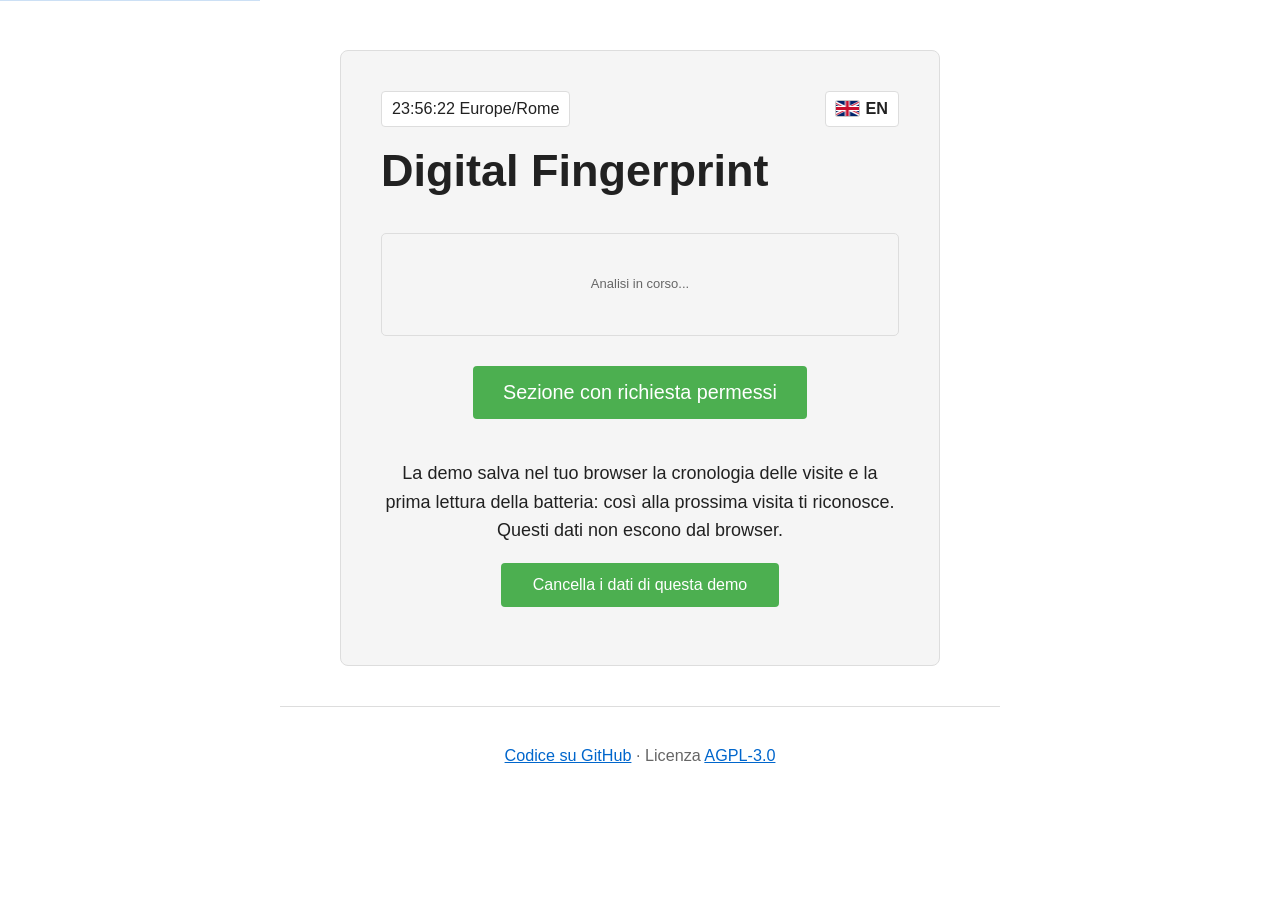
==== index.html @ 97f81715 "feat: luogo dell'IP e indizio di VPN Co-Authored-By: Claude Opus 5.5 <noreply@anthropic.com>" ====
<!DOCTYPE html>
<html lang="it">
<!--
  File: index.html
  Author: AlbGri
  Copyright: (c) 2025 Alberto G. - Licensed under AGPL-3.0
  Created: 2025-10-26
  Description: Demo didattica di browser fingerprinting
-->
<head>
    <meta charset="UTF-8">
    <meta name="viewport" content="width=device-width, initial-scale=1.0">

    <!-- Profilo di visibilita' "solo col link": l'unica misura che vale anche su github.io -->
    <meta name="robots" content="noindex">

    <meta name="referrer" content="no-referrer">

    <!-- Content Security Policy (CSP) -->
    <meta http-equiv="Content-Security-Policy" content="
        default-src 'self';
        script-src 'self';
        connect-src 'self'
            https://api.ipify.org
            https://api64.ipify.org
            https://ipwho.is
            https://stun.l.google.com:19302
            https://stun1.l.google.com:19302
            https://nominatim.openstreetmap.org;
        style-src 'self';
        img-src 'self' data:;
        frame-src 'none';
        font-src 'self';
        base-uri 'self';
        upgrade-insecure-requests
    ">

    <title>Digital Fingerprint</title>
    <meta name="description" content="Cosa sa di te una pagina web appena la apri, senza cookie">

    <link rel="license" href="https://www.gnu.org/licenses/agpl-3.0.html">

    <link rel="icon" type="image/png" href="favicon.png">
    <link rel="stylesheet" href="css/style.css">

    <!-- Script in ordine -->
    <script src="js/logger.js" defer></script>
    <script src="js/fingerprint-utils.js" defer></script>
    <script src="js/i18n.js" defer></script>
    <script src="js/clock.js" defer></script>
    <script src="js/fingerprint-extra.js" defer></script>
    <script src="js/fingerprint-viewer.js" defer></script>
    <script src="js/fingerprint-permissions.js" defer></script>
</head>
<body>
    <!-- Skip link per accessibilita WCAG 2.1 -->
    <a href="#fingerprint-section" class="skip-link" data-i18n="pagina.salta"></a>

    <main class="form-container">
        <div class="top-bar">
            <button id="clock" type="button" class="clock" aria-controls="timezone-select"></button>
            <button id="language-toggle" type="button" class="language-toggle"></button>
            <select id="timezone-select" class="timezone-select" hidden></select>
        </div>

        <h1 id="fingerprint-title">Digital Fingerprint</h1>

        <!-- Parte senza permessi: la riempie fingerprint-viewer.js -->
        <section class="fingerprint-section" id="fingerprint-section">
            <div id="fp-content" class="fp-content">
                <p class="fp-loading" data-i18n="pagina.caricamento"></p>
            </div>
        </section>

        <!-- Pulsante per mostrare/nascondere sezione analisi avanzata -->
        <div class="permissions-divider">
            <button
                type="button"
                id="advanced-permissions-toggle"
                class="btn-verde permissions-toggle-button"
                aria-expanded="false"
                aria-controls="advanced-permissions-section"
                data-i18n="permessi.mostra">
            </button>
        </div>

        <!-- Sezione analisi avanzata con permessi -->
        <section id="advanced-permissions-section">
            <h2 data-i18n="permessi.titolo"></h2>
            <p data-i18n="permessi.intro"></p>

            <!-- Card 1: Geolocalizzazione GPS -->
            <details class="permission-card">
                <summary data-i18n="permessi.geo.titolo"></summary>
                <div>
                    <p data-i18n="permessi.geo.testo"></p>
                    <p class="fp-section-tag" data-i18n="permessi.geo.tag"></p>
                    <button
                        type="button"
                        class="btn-verde"
                        data-permission-action="geolocation"
                        data-i18n="permessi.geo.pulsante">
                    </button>
                    <div class="permission-result"></div>
                </div>
            </details>

            <!-- Card 2: Dispositivi Multimediali Dettagliati -->
            <details class="permission-card">
                <summary data-i18n="permessi.media.titolo"></summary>
                <div>
                    <p data-i18n="permessi.media.testo"></p>
                    <p class="fp-section-tag" data-i18n="permessi.media.tag"></p>
                    <button
                        type="button"
                        class="btn-verde"
                        data-permission-action="media-devices"
                        data-i18n="permessi.media.pulsante">
                    </button>
                    <div class="permission-result"></div>

                    <!-- Contenitore miniatura snapshot fotocamera -->
                    <div class="camera-snapshot-container hidden">
                        <h3 data-i18n="permessi.media.foto"></h3>
                        <canvas id="camera-snapshot-canvas"></canvas>
                    </div>
                </div>
            </details>

            <!-- Card 3: Sensori Movimento Live -->
            <details class="permission-card">
                <summary data-i18n="permessi.sensori.titolo"></summary>
                <div>
                    <p data-i18n="permessi.sensori.testo"></p>
                    <p class="fp-section-tag" data-i18n="permessi.sensori.tag"></p>
                    <button
                        type="button"
                        class="btn-verde"
                        data-permission-action="motion-sensors"
                        data-i18n="permessi.sensori.pulsante">
                    </button>
                    <div class="permission-result"></div>
                </div>
            </details>

            <!-- Card 4: Condivisione dello schermo -->
            <details class="permission-card">
                <summary data-i18n="permessi.schermo.titolo"></summary>
                <div>
                    <p data-i18n="permessi.schermo.testo"></p>
                    <p class="fp-section-tag" data-i18n="permessi.schermo.tag"></p>
                    <button
                        type="button"
                        class="btn-verde"
                        data-permission-action="screen-capture"
                        data-i18n="permessi.schermo.pulsante">
                    </button>
                    <div class="permission-result"></div>
                </div>
            </details>

            <!-- Card 5: Lettura appunti -->
            <details class="permission-card">
                <summary data-i18n="permessi.appunti.titolo"></summary>
                <div>
                    <p data-i18n="permessi.appunti.testo"></p>
                    <p class="fp-section-tag" data-i18n="permessi.appunti.tag"></p>
                    <button
                        type="button"
                        class="btn-verde"
                        data-permission-action="clipboard-read"
                        data-i18n="permessi.appunti.pulsante">
                    </button>
                    <div class="permission-result"></div>
                </div>
            </details>

            <!-- Avviso finale -->
            <div class="fp-warning">
                <strong data-i18n="permessi.nota.titolo"></strong>
                <span data-i18n="permessi.nota.testo"></span>
            </div>
        </section>

        <!-- Dati che la demo lascia nel browser -->
        <div class="demo-data">
            <p data-i18n="pagina.dati.testo"></p>
            <button type="button" id="clear-demo-data" class="btn-verde" data-i18n="pagina.dati.pulsante"></button>
            <p id="clear-demo-data-result" role="status"></p>
        </div>

    </main>

    <footer role="contentinfo">
        <p>
            <a href="https://github.com/AlbGri/digital-fingerprint" data-i18n="footer.codice"></a>
            &middot; <span data-i18n="footer.licenza"></span> <a href="https://www.gnu.org/licenses/agpl-3.0.html">AGPL-3.0</a>
        </p>
    </footer>
</body>
</html>
---- css/style.css ----
/**
 * File: style.css
 * Author: AlbGri
 * Copyright: (c) 2025 Alberto G. - Licensed under AGPL-3.0
 * Created: 2025-10-22
 * Description: Stili della pagina, presi da quelli di albgri.com: solo le regole usate
 */

/* ==================== VARIABILI CSS ==================== */
:root {
    /* Palette colori principale con contrasto WCAG AA */
    --color-primary: #0066cc;
    --color-text: #212121;
    --color-text-light: #666666;
    --color-background: #f5f5f5;
    --color-border: #dddddd;
    --color-code-bg: #f4f4f4;

    /* Colori semantici */
    --color-error: #d32f2f;
    --color-error-bg: #ffe6e6;
    --color-button-success: #4CAF50;
    --color-button-success-hover: #45a049;
    --color-body-bg: #ffffff;
    --color-fp-data-border: rgba(0, 0, 0, 0.05);

    /* Dimensioni e spaziature con logical properties */
    --max-width: 800px;
    --border-radius: 4px;
    --border-radius-md: 5px;
    --border-radius-lg: 8px;
    --spacing-sm: 10px;
    --spacing-md: 15px;
    --spacing-lg: 20px;
    --spacing-xl: 40px;

    /* Transizioni */
    --transition-fast: 0.2s ease-in-out;

    /* Focus outline per accessibilita */
    --focus-outline: 2px solid var(--color-primary);
    --focus-offset: 2px;
}

/* ==================== CASCADE LAYERS ==================== */
/* Organizzazione CSS in layer per specificita controllata */

@layer reset, base, components;

@layer reset {
    /* Box-sizing universale per calcoli dimensioni piu prevedibili */
    *,
    *::before,
    *::after {
        box-sizing: border-box;
    }

    /* Reset margini e padding */
    html, body {
        margin: 0;
        padding: 0;
    }
}

@layer base {
    /* ==================== STILI BASE ==================== */
    
    /* Centralizzazione cursor per elementi interattivi */
    button, .btn-verde {
        cursor: pointer;
    }
    
    body {
        font-family: -apple-system, BlinkMacSystemFont, 'Segoe UI', Roboto, 'Helvetica Neue', Arial, sans-serif;
        max-width: var(--max-width);
        margin-block: 50px;
        margin-inline: auto;
        padding-inline: var(--spacing-lg);
        line-height: 1.6;
        color: var(--color-text);
        background-color: var(--color-body-bg);

        /* Migliora rendering del testo */
        -webkit-font-smoothing: antialiased;
        -moz-osx-font-smoothing: grayscale;
        text-rendering: optimizeLegibility;
    }

    h1, h2, h3, h4, h5, h6 {
        line-height: 1.3;
        margin-block-start: 1.5em;
        margin-block-end: 0.5em;
    }

    h1 {
        color: var(--color-text);
        border-block-end: 2px solid var(--color-text);
        padding-block-end: var(--spacing-sm);
        margin-block-start: 0;
        font-size: 2em;
    }

    /* Focus visibile per accessibilita WCAG 2.1 */
    a, button, input, textarea, select {
        &:focus {
            outline: var(--focus-outline);
            outline-offset: var(--focus-offset);
        }

        /* Rimuovi outline per mouse, mantienilo per tastiera */
        &:focus:not(:focus-visible) {
            outline: none;
        }

        &:focus-visible {
            outline: var(--focus-outline);
            outline-offset: var(--focus-offset);
        }
    }
}

@layer components {
    /* ==================== ACCESSIBILITA ==================== */
    
    /* Skip link per screen reader WCAG 2.1 */
    .skip-link {
        position: absolute;
        inset-block-start: 0;
        inset-inline-start: 0;
        /* spostato della sua altezza, qualunque sia: un valore fisso lo lasciava sporgere */
        transform: translateY(-100%);
        background: var(--color-primary);
        color: white;
        padding-block: 8px;
        padding-inline: 16px;
        text-decoration: none;
        z-index: 100;
        font-weight: bold;

        &:focus {
            transform: none;
        }
    }

    /* Bottone verde delle azioni */
    .btn-verde {
        background-color: var(--color-button-success);
        color: white;
        padding-block: 0.75rem;
        padding-inline: 2rem;
        border: none;
        border-radius: var(--border-radius);
        font-size: 1rem;
        font-weight: 500;
        transition: background-color var(--transition-fast);
        min-block-size: 44px;
        min-inline-size: 44px;

        &:hover {
            background-color: var(--color-button-success-hover);
        }

        &:disabled,
        &[aria-busy="true"] {
            opacity: 0.6;
            cursor: not-allowed;
        }
    }

    .fingerprint-section {
        margin-block: var(--spacing-lg);
    }

    /* Riquadro che contiene la pagina */
    .form-container {
        max-inline-size: 600px;
        margin-block: 2rem;
        margin-inline: auto;
        padding: 2rem;
        background: var(--color-background);
        border-radius: var(--border-radius-lg);
        border: 1px solid var(--color-border);

        h1 {
            margin-block-start: 0;
            border-block-end: 0;
        }
    }

    /* Barra in alto: orologio con il fuso a sinistra, lingua a destra, elenco dei fusi sotto */
    .top-bar {
        display: flex;
        flex-wrap: wrap;
        justify-content: space-between;
        align-items: center;
        gap: var(--spacing-sm);
        margin-block-end: var(--spacing-md);
    }

    .clock,
    .language-toggle,
    .timezone-select {
        font: inherit;
        font-size: 0.9em;
        padding: 4px 10px;
        color: var(--color-text);
        background: var(--color-body-bg);
        border: 1px solid var(--color-border);
        border-radius: var(--border-radius);
    }

    /* Un fuso lungo (America/Argentina/Buenos_Aires) non deve allargare la pagina sul telefono */
    .clock {
        min-inline-size: 0;
        overflow: hidden;
        text-overflow: ellipsis;
        white-space: nowrap;
        font-variant-numeric: tabular-nums;
    }

    .timezone-select {
        flex-basis: 100%;
        min-inline-size: 0;
    }

    /* Mostra la lingua verso cui si passa: bandiera disegnata qui, non emoji (su Windows diventa due lettere) */
    .language-toggle {
        display: inline-flex;
        align-items: center;
        gap: 0.4em;
        white-space: nowrap;
        font-weight: 600;
    }

    .language-toggle::before {
        content: '';
        width: 1.4em;
        height: 0.93em;
        border-radius: 2px;
        box-shadow: 0 0 0 1px rgb(128 128 128 / 0.45);
        background: center / cover no-repeat;
    }

    .language-toggle[data-flag='en']::before {
        background-image: url("data:image/svg+xml,%3Csvg%20xmlns%3D'http%3A%2F%2Fwww.w3.org%2F2000%2Fsvg'%20viewBox%3D'0%200%2060%2030'%3E%3CclipPath%20id%3D'c'%3E%3Cpath%20d%3D'M30%2015h30v15zv15H0zH0V0zV0h30z'%2F%3E%3C%2FclipPath%3E%3Cpath%20d%3D'M0%200v30h60V0z'%20fill%3D'%23012169'%2F%3E%3Cpath%20d%3D'M0%200l60%2030m0-30L0%2030'%20stroke%3D'%23fff'%20stroke-width%3D'6'%2F%3E%3Cpath%20d%3D'M0%200l60%2030m0-30L0%2030'%20clip-path%3D'url(%23c)'%20stroke%3D'%23C8102E'%20stroke-width%3D'4'%2F%3E%3Cpath%20d%3D'M30%200v30M0%2015h60'%20stroke%3D'%23fff'%20stroke-width%3D'10'%2F%3E%3Cpath%20d%3D'M30%200v30M0%2015h60'%20stroke%3D'%23C8102E'%20stroke-width%3D'6'%2F%3E%3C%2Fsvg%3E");
    }

    .language-toggle[data-flag='it']::before {
        background-image: url("data:image/svg+xml,%3Csvg%20xmlns%3D'http%3A%2F%2Fwww.w3.org%2F2000%2Fsvg'%20viewBox%3D'0%200%203%202'%3E%3Cpath%20d%3D'M0%200h1v2H0z'%20fill%3D'%23009246'%2F%3E%3Cpath%20d%3D'M1%200h1v2H1z'%20fill%3D'%23fff'%2F%3E%3Cpath%20d%3D'M2%200h1v2H2z'%20fill%3D'%23CE2B37'%2F%3E%3C%2Fsvg%3E");
    }

    /* Classe utility per nascondere elementi */
    .hidden {
        display: none;
    }

    .error {
        color: var(--color-error);
        padding: var(--spacing-lg);
        background-color: var(--color-error-bg);
        border-radius: var(--border-radius-md);
        border-inline-start: 4px solid var(--color-error);
        margin-block: var(--spacing-lg);

        strong {
            display: block;
            margin-block-end: var(--spacing-sm);
            font-size: 1.1em;
        }
    }

    /* ==================== FOOTER ==================== */
    
    footer {
        margin-block-start: var(--spacing-xl);
        padding-block-start: var(--spacing-lg);
        border-block-start: 1px solid var(--color-border);
        text-align: center;
        color: var(--color-text-light);
        font-size: 0.9em;
    }

    footer a {
        color: var(--color-primary);
    }
}

/* ==================== FINGERPRINT VIEWER - Privacy Awareness Tool ==================== */
.fp-content {
    margin-block-start: 0;
    padding: var(--spacing-md);
    background: var(--color-background);
    border: 1px solid var(--color-border);
    border-radius: var(--border-radius-md);
}

.fp-warning {
    padding: 12px;
    margin-block-end: 16px;
    background: var(--color-error-bg);
    border-inline-start: 4px solid var(--color-error);
    border-radius: var(--border-radius);
    font-size: 13px;
    line-height: 1.5;
}

.fp-warning strong {
    display: block;
    margin-block-end: 4px;
    color: var(--color-error);
}

/* Elenco dei componenti esclusi dal calcolo: una classe invece dello style inline,
   che la CSP della pagina (style-src 'self') blocca */
.fp-invalid-list {
    margin: 8px 0 0 20px;
    padding: 0;
}

/* Nome e valore sulla stessa riga: il titolo del riquadro resta a blocco */
.fp-invalid-list strong {
    display: inline;
}

.fp-section {
    margin-block-end: 20px;
}

.fp-group-title {
    font-size: 17px;
    margin-block: 28px 12px;
}

.fp-group-title:first-of-type {
    margin-block-start: 8px;
}

/* Spiegazione della tecnica e riga di permessi e servizi, sotto il titolo della sezione */
.fp-section-note {
    margin-block: 0 4px;
    font-size: 13px;
    line-height: 1.5;
}

.fp-section-tag {
    margin-block: 0 8px;
    font-size: 12px;
    color: var(--color-text-light);
}

.fp-section-title {
    font-size: 14px;
    font-weight: 600;
    color: var(--color-primary);
    margin-block-end: 8px;
    padding-block-end: 4px;
    border-block-end: 1px solid var(--color-border);
}

.fp-data-list {
    margin: 0;
    padding: 0;
}

.fp-data-item {
    display: flex;
    justify-content: space-between;
    gap: 12px;
    padding-block: 6px;
    border-block-end: 1px solid var(--color-fp-data-border);
    font-size: 12px;
}

.fp-data-item:last-child {
    border-block-end: none;
}

.fp-label {
    font-weight: 600;
    color: var(--color-text);
    flex-shrink: 0;
}

.fp-value {
    text-align: end;
    color: var(--color-text-light);
    margin: 0;
    word-break: break-word;
}

.fp-loading,
.fp-error {
    text-align: center;
    padding: 12px;
    color: var(--color-text-light);
    font-size: 13px;
}

.fp-error {
    color: var(--color-error);
}

/* ========================================
   FINGERPRINT - Nuove Tecniche Avanzate
   ======================================== */

/* Progress bar per analisi pesante */
.progress-container {
  width: 100%;
  background-color: var(--color-border);
  border-radius: var(--border-radius);
  overflow: hidden;
  margin-block: var(--spacing-sm);
}

.progress-bar {
  height: 24px;
  background-color: var(--color-button-success);
  transition: width 0.3s ease-in-out;
  display: flex;
  align-items: center;
  justify-content: center;
  color: white;
  font-size: 0.85em;
  font-weight: bold;
}

/* ==================== MEDIA QUERIES (MOBILE-FIRST) ==================== */

/* Tablet e desktop */
@media (min-width: 768px) {
    body {
        padding-inline: var(--spacing-xl);
        font-size: 17px;
    }

    .form-container {
        padding: 2.5rem;
    }

    h1 {
        font-size: 2.5em;
    }
}

/* Desktop large */
@media (min-width: 1024px) {
    body {
        font-size: 18px;
    }
}

/* Mobile piccoli */
@media (max-width: 480px) {
    body {
        padding-inline: var(--spacing-md);
        margin-block: 30px;
    }

    h1 {
        font-size: 1.75em;
    }
}

/* Preferenze utente per movimento ridotto WCAG 2.1 */
@media (prefers-reduced-motion: reduce) {
    *,
    *::before,
    *::after {
        animation-duration: 0.01ms !important;
        animation-iteration-count: 1 !important;
        transition-duration: 0.01ms !important;
        scroll-behavior: auto !important;
    }
}

/* Modalita scura con contrasti WCAG AA */
@media (prefers-color-scheme: dark) {
    :root {
        --color-primary: #4da3ff;
        --color-text: #e0e0e0;
        --color-text-light: #c0c0c0;
        --color-background: #1e1e1e;
        --color-border: #404040;
        --color-code-bg: #2a2a2a;
        --color-error-bg: #3d1a1a;
        --color-error: #ff6b6b;
        --color-body-bg: #121212;
        --color-fp-data-border: rgba(255, 255, 255, 0.1);
    }
}

/* Contrasto elevato per utenti con necessita specifiche */
@media (prefers-contrast: high) {
    :root {
        --color-border: #000000;
        --focus-outline: 3px solid #000000;
    }

    body {
        color: #000000;
    }
}

/* ============================================================
   SEZIONE ANALISI AVANZATA CON PERMESSI
   ============================================================
   Stili per la sezione delle card dei permessi nella pagina
   index.html. Questi stili sostituiscono gli inline
   styles per rispettare la Content Security Policy (CSP)
   che vieta 'unsafe-inline' nella direttiva style-src.
   
   Autore: AlbGri
   Data: 2025-10-27
   ============================================================ */

/* Contenitore principale sezione permessi
   Nascosto di default, mostrato tramite toggle JavaScript */
#advanced-permissions-section {
    display: none;
    margin-top: 30px;
}

/* Classe per mostrare la sezione quando attivata da JS
   Usata da toggleAdvancedSection() in fingerprint-permissions.js */
#advanced-permissions-section.visible {
    display: block;
}

/* Titolo sezione permessi - Allineamento centrale */
#advanced-permissions-section h2 {
    text-align: center;
    color: var(--color-error);
    margin-bottom: 10px;
}

/* Paragrafo introduttivo sezione permessi */
#advanced-permissions-section > p {
    text-align: center;
    color: var(--color-text-light);
    margin-bottom: 30px;
    line-height: 1.6;
}

/* Divisore contenente pulsante toggle sezione
   Centra il pulsante principale "Scopri cosa posso vedere" */
.permissions-divider {
    text-align: center;
    margin: 30px 0;
}

.demo-data {
    text-align: center;
    margin-block-start: var(--spacing-xl);
}

/* Pulsante principale per mostrare sezione permessi
   Dimensioni maggiorate per visibilita */
.permissions-toggle-button {
    font-size: 1.1em;
    padding: 15px 30px;
}

/* Card singola permesso (elemento details)
   Ogni card rappresenta una feature che richiede autorizzazione */
.permission-card {
    margin-bottom: 20px;
    padding: 20px;
    border: 2px solid var(--color-border);
    border-radius: var(--border-radius-md);
    background-color: var(--color-background);
    transition: border-color var(--transition-fast);
}

/* Effetto hover sulle card per feedback visivo */
.permission-card:hover {
    border-color: var(--color-primary);
}

/* Titolo cliccabile della card (elemento summary)
   Cliccabile per espandere/collassare il contenuto */
.permission-card summary {
    cursor: pointer;
    font-weight: bold;
    font-size: 1.1em;
    padding: 10px;
    color: var(--color-text);
    list-style: none;
    user-select: none;
    transition: color var(--transition-fast);
}

/* Hover sul titolo per feedback interattivo */
.permission-card summary:hover {
    color: var(--color-primary);
}

/* Rimuove marker triangolare di default dell'elemento details
   Compatibilita cross-browser (webkit/standard) */
.permission-card summary::-webkit-details-marker {
    display: none;
}

.permission-card summary::marker {
    display: none;
}

/* Contenitore interno della card aperta
   Contiene descrizione e pulsante azione */
.permission-card > div {
    margin-top: 15px;
}

/* Paragrafo descrittivo all'interno della card
   Spiega cosa fa la feature e rischi privacy */
.permission-card > div > p {
    color: var(--color-text-light);
    margin-bottom: 15px;
    line-height: 1.6;
}

/* Container per visualizzare risultati dopo richiesta permesso
   Popolato dinamicamente da JavaScript */
.permission-result {
    margin-top: 15px;
    padding: 10px;
    background-color: var(--color-code-bg);
    border-radius: var(--border-radius);
    border: 1px solid var(--color-border);
    font-size: 0.95em;
    min-height: 40px;
}

/* Stile per messaggi di errore nei risultati
   Usato quando richiesta permesso fallisce */
.permission-result .error,
.permission-result p.error {
    color: var(--color-error);
    font-weight: bold;
}

/* Pulsanti azione all'interno delle card
   Mantiene margine superiore per spaziatura */
.permission-card .btn-verde {
    margin-top: 10px;
}

/* Stato successo per pulsanti dopo concessione permesso
   Aggiunta classe 'success' tramite JavaScript */
.permission-card .btn-verde.success {
    background-color: var(--color-button-success);
    cursor: default;
    opacity: 0.9;
}

/* Stato hover per pulsanti successo - nessun effetto */
.permission-card .btn-verde.success:hover {
    background-color: var(--color-button-success);
}

/* Titoli h4 e h5 all'interno dei risultati
   Usati per strutturare output complessi (es. lista dispositivi) */
.permission-result h4,
.permission-result h5 {
    margin-top: 10px;
    margin-bottom: 5px;
    color: var(--color-text);
}

/* Liste non ordinate nei risultati
   Usate per elencare dispositivi o dati strutturati */
.permission-result ul {
    margin: 5px 0 10px 20px;
    padding: 0;
}

.permission-result li {
    margin-bottom: 3px;
}

/* Testo letto dagli appunti: va a capo e resta dentro la card anche se e' una riga lunga,
   e un testo molto lungo scorre invece di allungare la pagina */
.permission-result .clipboard-text {
    white-space: pre-wrap;
    word-break: break-word;
    max-height: 200px;
    overflow-y: auto;
}

/* Liste descrittive (dl/dt/dd) nei risultati
   Usate per coppie chiave-valore (es. coordinate GPS) */
.permission-result dl {
    margin: 10px 0;
}

.permission-result dt {
    font-weight: bold;
    margin-top: 5px;
}

.permission-result dd {
    margin-left: 20px;
    margin-bottom: 5px;
}

/* Warning educativo finale nella sezione permessi
   Mantiene margine superiore adeguato */
#advanced-permissions-section .fp-warning {
    margin-top: 30px;
}

/* Banner finto per il blocco della pubblicita': fuori dalla vista ma con un'altezza, che un
   bloccatore azzera nascondendolo */
.esca-pubblicita {
    position: absolute;
    left: -10000px;
    top: 0;
    width: 1px;
    height: 1px;
}
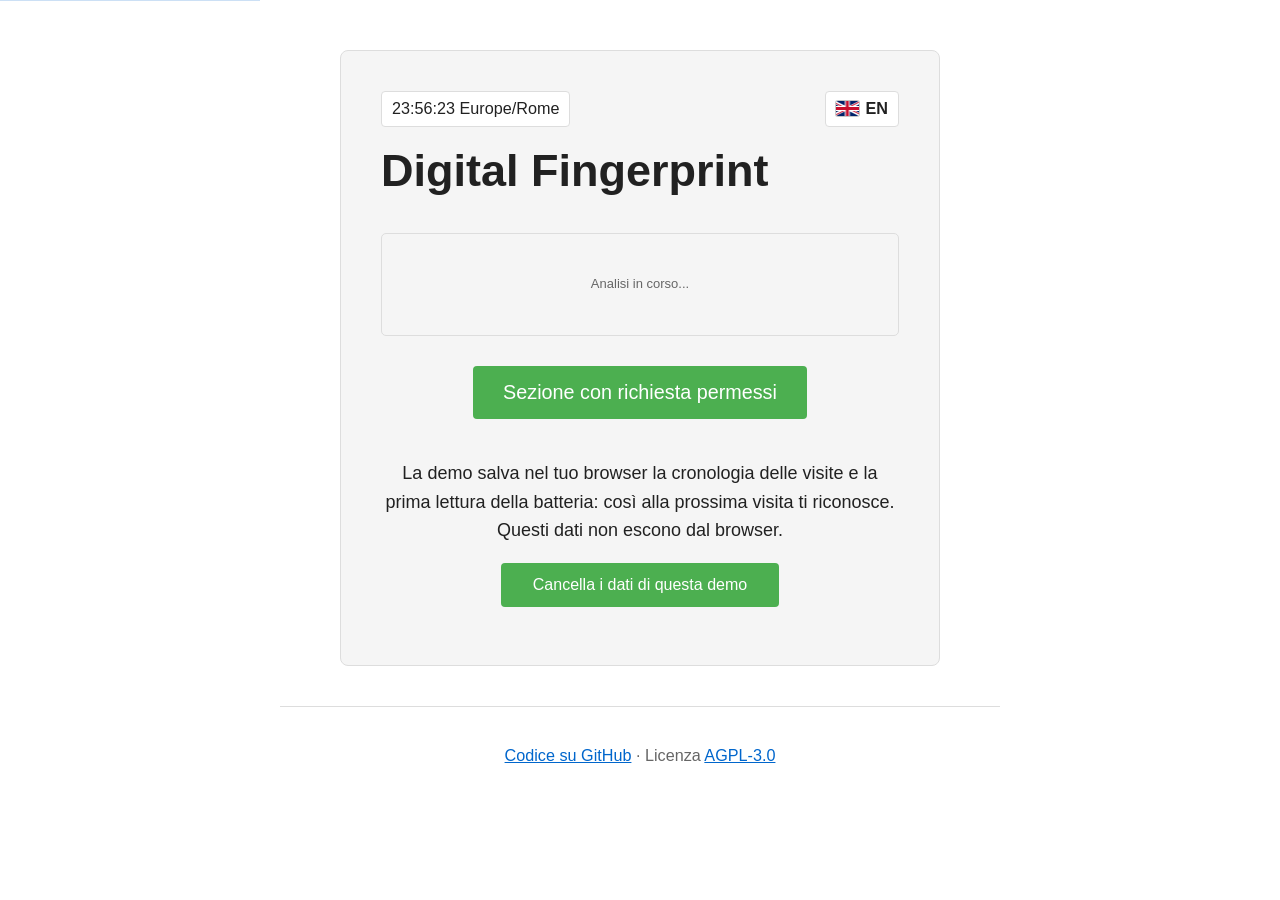
==== commit 1854a7c1: "feat: VPN riconosciuta anche dalla rete di datacenter Co-Authored-By: Claude Opus 5.5 <noreply@anthr" ====
--- a/index.html
+++ b/index.html
@@ -48,6 +48,7 @@
     <script src="js/fingerprint-utils.js" defer></script>
     <script src="js/i18n.js" defer></script>
     <script src="js/clock.js" defer></script>
+    <script src="js/reti-datacenter.js" defer></script>
     <script src="js/fingerprint-extra.js" defer></script>
     <script src="js/fingerprint-viewer.js" defer></script>
     <script src="js/fingerprint-permissions.js" defer></script>
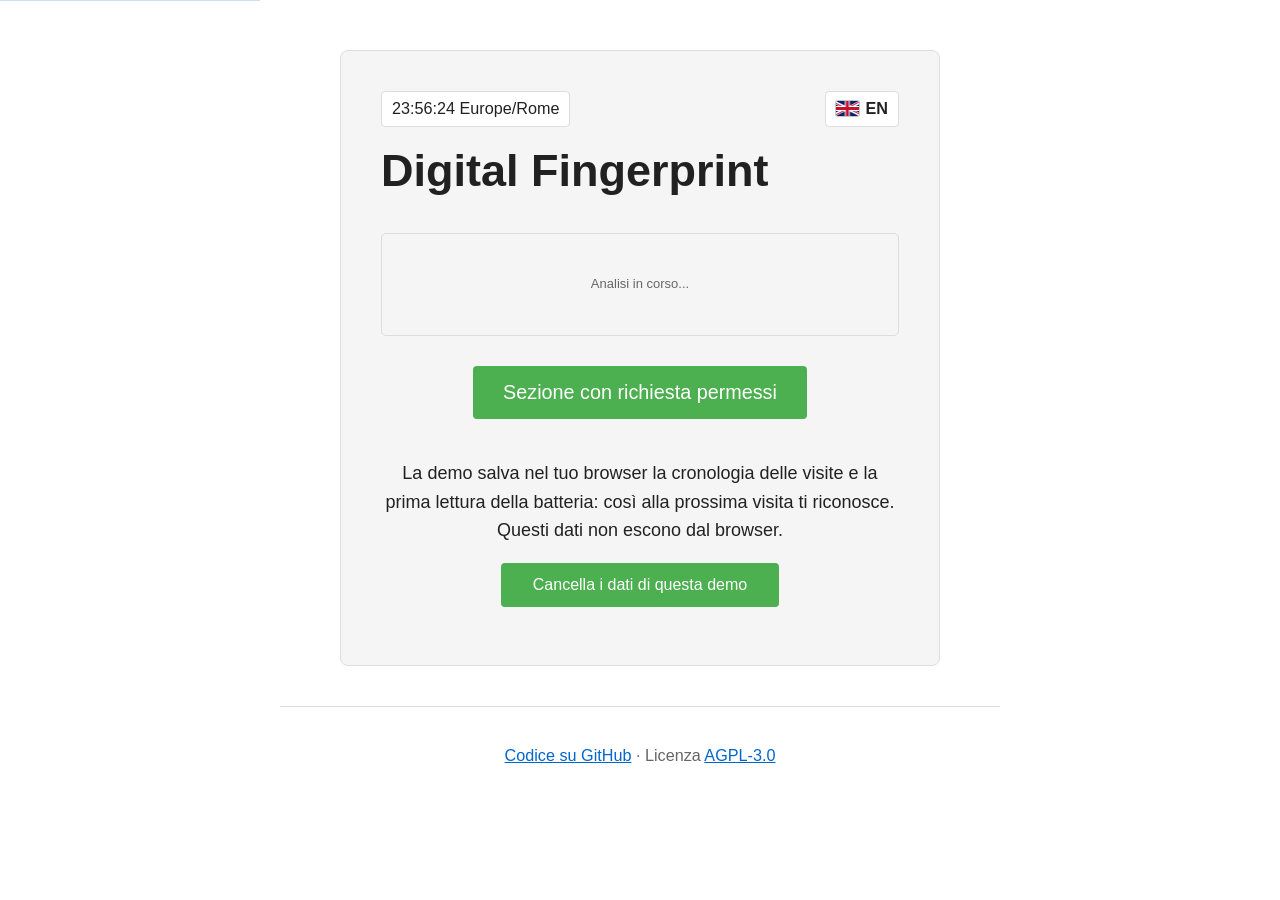
==== commit 1b183265: "feat: ritratto ed estensioni installate - Ritratto in cima alla pagina: dispositivo, hardware, perif" ====
--- a/index.html
+++ b/index.html
@@ -26,7 +26,8 @@
             https://ipwho.is
             https://stun.l.google.com:19302
             https://stun1.l.google.com:19302
-            https://nominatim.openstreetmap.org;
+            https://nominatim.openstreetmap.org
+            chrome-extension:;
         style-src 'self';
         img-src 'self' data:;
         frame-src 'none';
@@ -49,6 +50,7 @@
     <script src="js/i18n.js" defer></script>
     <script src="js/clock.js" defer></script>
     <script src="js/reti-datacenter.js" defer></script>
+    <script src="js/estensioni-note.js" defer></script>
     <script src="js/fingerprint-extra.js" defer></script>
     <script src="js/fingerprint-viewer.js" defer></script>
     <script src="js/fingerprint-permissions.js" defer></script>
@@ -176,6 +178,32 @@
                 </div>
             </details>
 
+            <!-- Card 6: Periferiche USB e Bluetooth -->
+            <details class="permission-card">
+                <summary data-i18n="permessi.periferiche.titolo"></summary>
+                <div>
+                    <p data-i18n="permessi.periferiche.testo"></p>
+                    <p class="fp-section-tag" data-i18n="permessi.periferiche.tag"></p>
+                    <button
+                        type="button"
+                        class="btn-verde"
+                        data-permission-action="usb"
+                        data-i18n="permessi.periferiche.usb">
+                    </button>
+                    <button
+                        type="button"
+                        class="btn-verde"
+                        data-permission-action="bluetooth"
+                        data-i18n="permessi.periferiche.bluetooth">
+                    </button>
+                    <div class="permission-result">
+                        <p data-i18n="permessi.periferiche.nonSupportate" hidden></p>
+                        <div data-risultato="usb"></div>
+                        <div data-risultato="bluetooth"></div>
+                    </div>
+                </div>
+            </details>
+
             <!-- Avviso finale -->
             <div class="fp-warning">
                 <strong data-i18n="permessi.nota.titolo"></strong>
--- a/css/style.css
+++ b/css/style.css
@@ -322,6 +322,21 @@
     display: inline;
 }
 
+/* Ritratto in cima: le conclusioni prima dei dati da cui vengono */
+.fp-ritratto {
+    padding: 14px 16px;
+    margin-block-end: 16px;
+    background: var(--color-code-bg);
+    border-inline-start: 4px solid var(--color-primary);
+    border-radius: var(--border-radius);
+    line-height: 1.6;
+}
+
+.fp-ritratto-titolo {
+    font-size: 17px;
+    margin-block: 0 8px;
+}
+
 .fp-section {
     margin-block-end: 20px;
 }
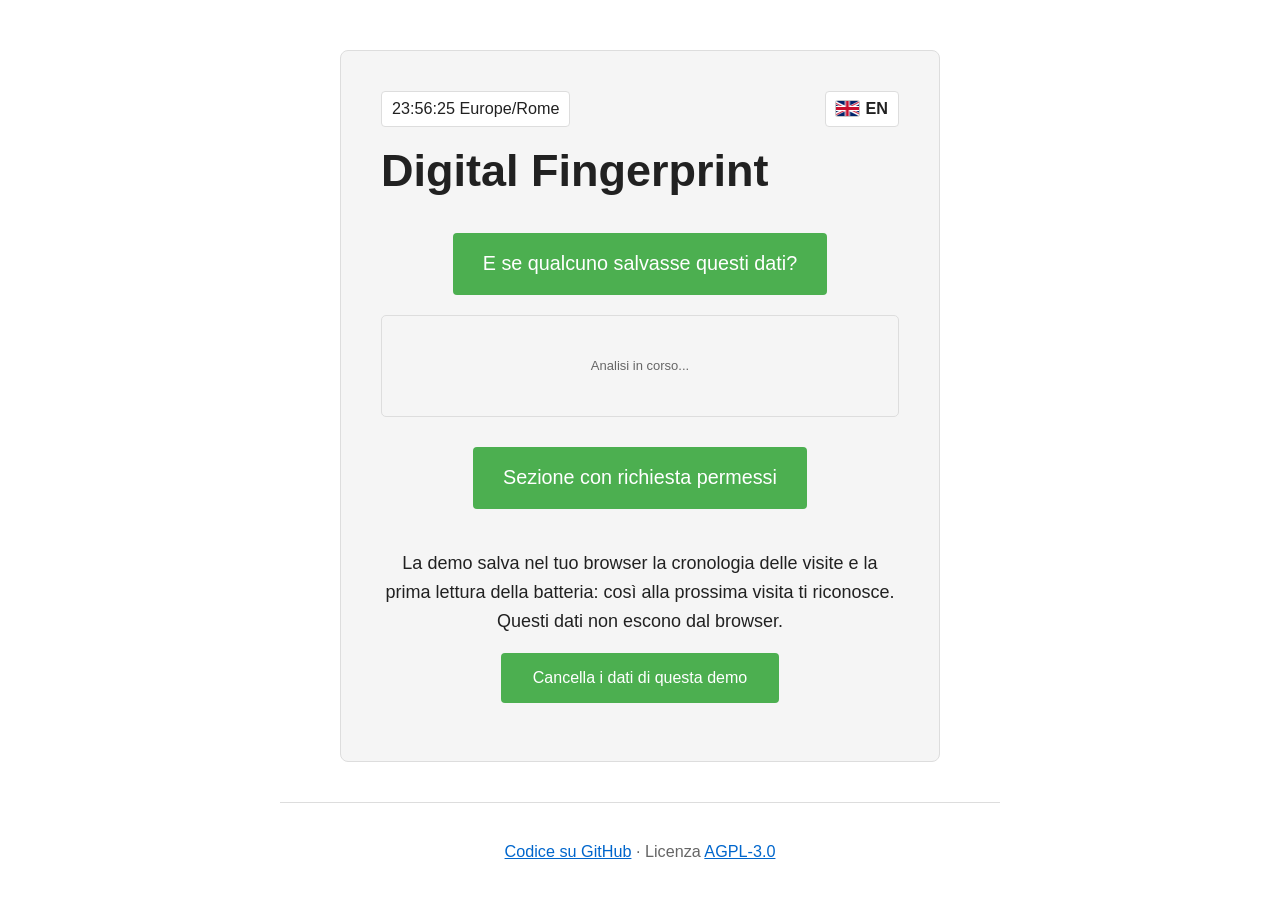
==== commit 1a207816: "feat: pagina "E se qualcuno salvasse questi dati?" e grafica piu' coerente - server/index.html (df.a" ====
--- a/index.html
+++ b/index.html
@@ -70,6 +70,11 @@
 
         <!-- Parte senza permessi: la riempie fingerprint-viewer.js -->
         <section class="fingerprint-section" id="fingerprint-section">
+            <div id="fp-ritratto"></div>
+
+            <!-- Cosa farebbe con questi dati chi ha un server: pagina a parte -->
+            <p class="fp-server-link"><a class="btn-verde" href="server/" data-i18n="server.titolo"></a></p>
+
             <div id="fp-content" class="fp-content">
                 <p class="fp-loading" data-i18n="pagina.caricamento"></p>
             </div>
--- a/css/style.css
+++ b/css/style.css
@@ -68,6 +68,11 @@
     /* Centralizzazione cursor per elementi interattivi */
     button, .btn-verde {
         cursor: pointer;
+    }
+
+    /* Pulsanti con il carattere della pagina: il browser darebbe il suo, diverso dai link */
+    button {
+        font: inherit;
     }
     
     body {
@@ -128,7 +133,7 @@
         inset-block-start: 0;
         inset-inline-start: 0;
         /* spostato della sua altezza, qualunque sia: un valore fisso lo lasciava sporgere */
-        transform: translateY(-100%);
+        transform: translateY(calc(-100% - 4px));
         background: var(--color-primary);
         color: white;
         padding-block: 8px;
@@ -333,8 +338,47 @@
 }
 
 .fp-ritratto-titolo {
-    font-size: 17px;
+    font-size: 19px;
     margin-block: 0 8px;
+}
+
+.fp-ritratto-testo {
+    font-size: 16px;
+}
+
+/* Pulsante verso la pagina server/, sotto il ritratto: come quello dei permessi */
+.fp-server-link {
+    text-align: center;
+    margin-block: 0 20px;
+}
+
+.fp-server-link a {
+    display: inline-block;
+    text-decoration: none;
+}
+
+/* Pagina server/: titolo lungo un po' piu' piccolo, capitoli brevi da leggere */
+.server-pagina h1 {
+    font-size: 2em;
+}
+
+.server-pagina h2 {
+    font-size: 20px;
+    margin-block: 26px 6px;
+}
+
+.server-pagina p,
+.server-pagina li {
+    line-height: 1.6;
+}
+
+.server-pagina a {
+    color: var(--color-primary);
+}
+
+.torna {
+    display: inline-block;
+    margin-block-end: 12px;
 }
 
 .fp-section {
@@ -545,7 +589,7 @@
 /* Titolo sezione permessi - Allineamento centrale */
 #advanced-permissions-section h2 {
     text-align: center;
-    color: var(--color-error);
+    color: var(--color-text);
     margin-bottom: 10px;
 }
 
@@ -571,7 +615,8 @@
 
 /* Pulsante principale per mostrare sezione permessi
    Dimensioni maggiorate per visibilita */
-.permissions-toggle-button {
+.permissions-toggle-button,
+.fp-server-link a {
     font-size: 1.1em;
     padding: 15px 30px;
 }
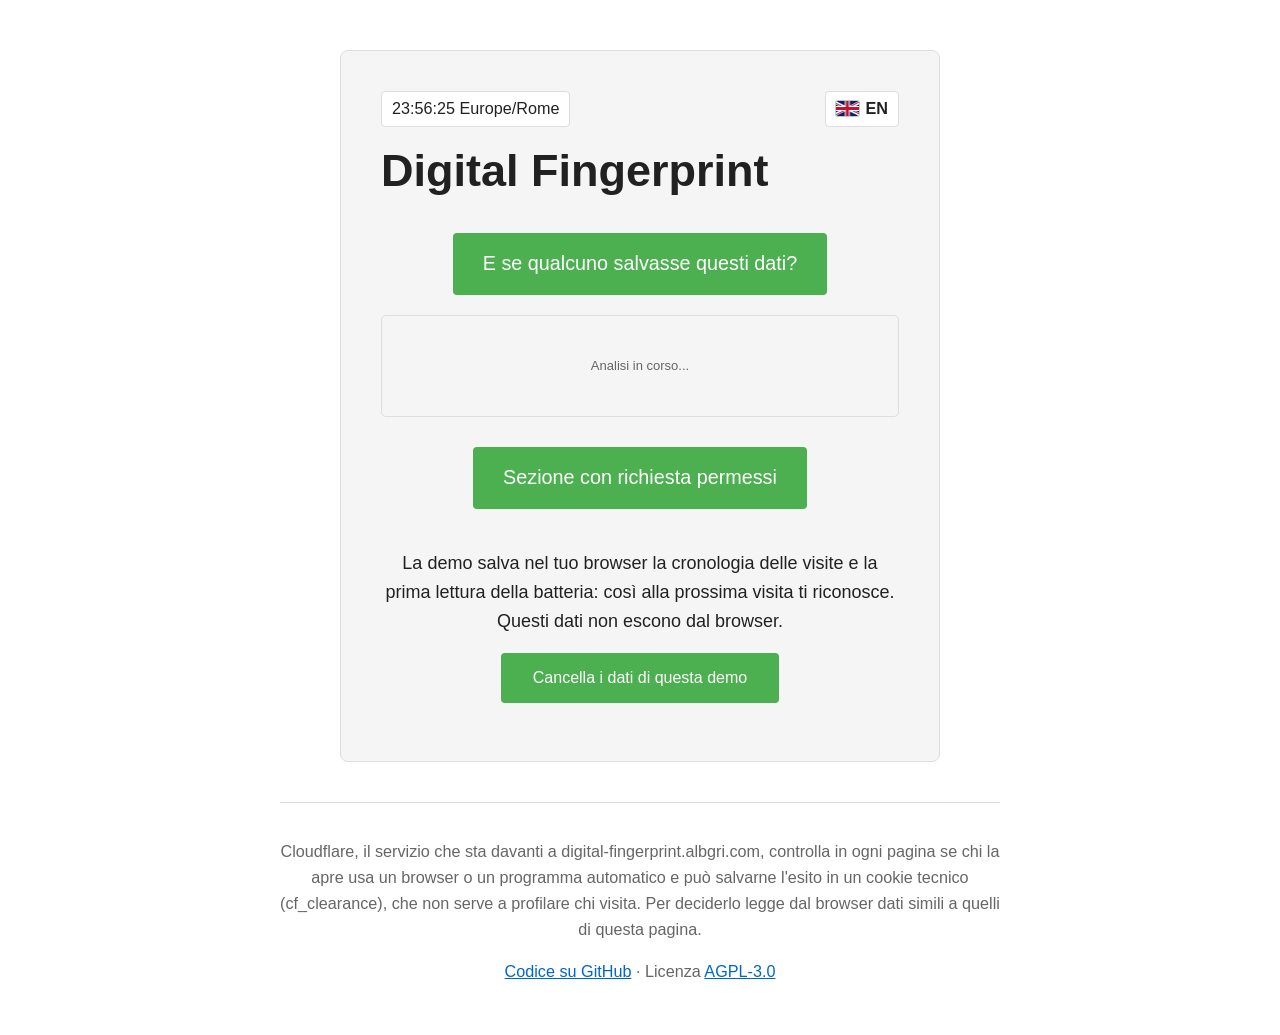
==== commit e0adef09: "docs: dichiarato il cookie di Cloudflare Co-Authored-By: Claude Opus 5.5 <noreply@anthropic.com>" ====
--- a/index.html
+++ b/index.html
@@ -226,6 +226,7 @@
     </main>
 
     <footer role="contentinfo">
+        <p data-i18n="footer.cloudflare"></p>
         <p>
             <a href="https://github.com/AlbGri/digital-fingerprint" data-i18n="footer.codice"></a>
             &middot; <span data-i18n="footer.licenza"></span> <a href="https://www.gnu.org/licenses/agpl-3.0.html">AGPL-3.0</a>
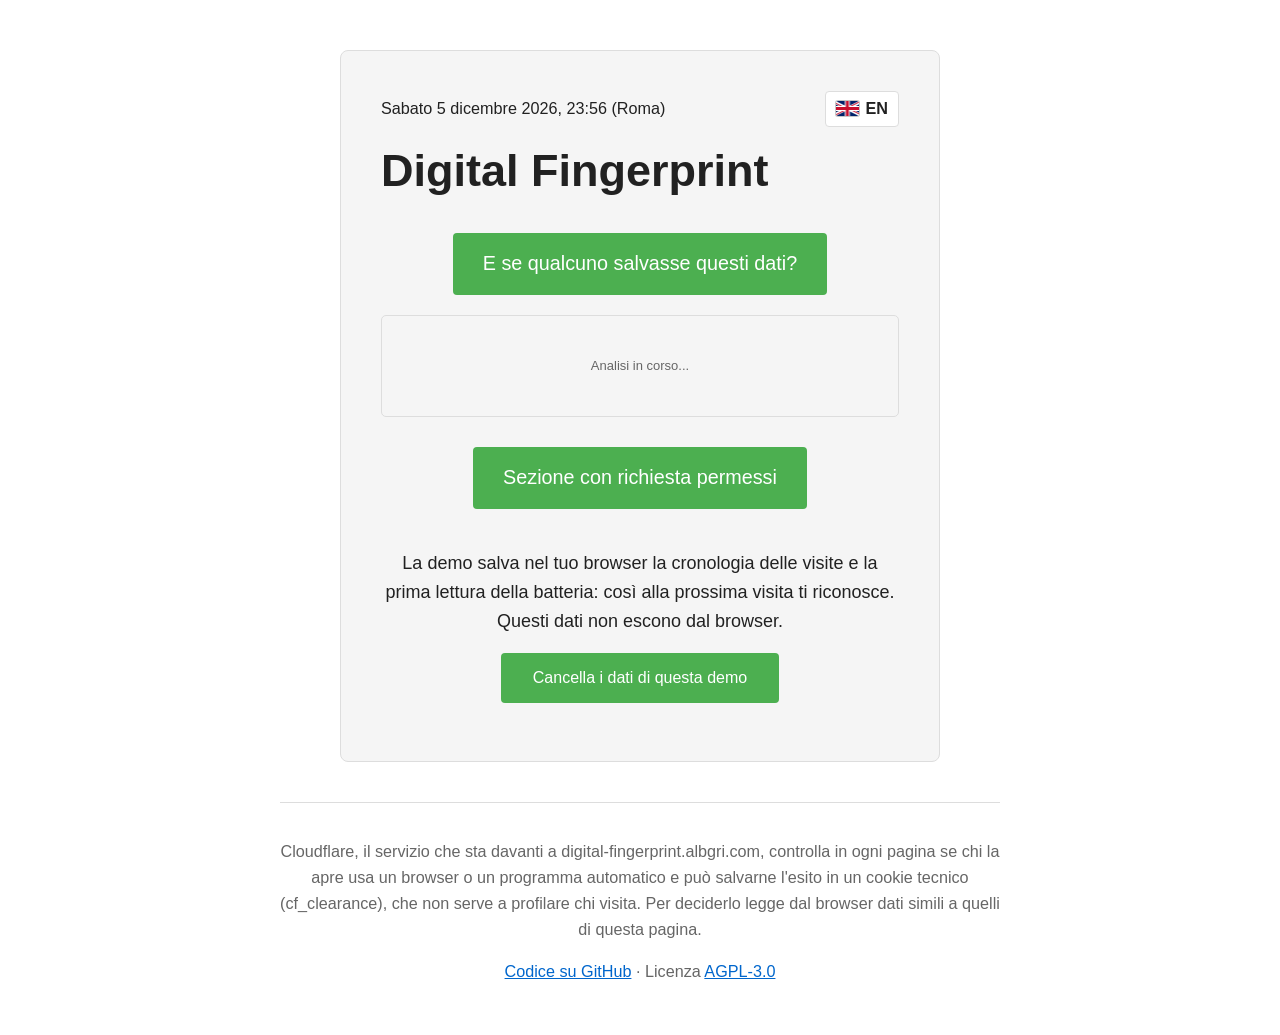
==== commit 3cd01f23: "feat: orologio con data e ora di Roma, senza scelta del fuso Le ore della pagina (visite, posizione)" ====
--- a/index.html
+++ b/index.html
@@ -61,9 +61,8 @@
 
     <main class="form-container">
         <div class="top-bar">
-            <button id="clock" type="button" class="clock" aria-controls="timezone-select"></button>
+            <span id="clock" class="clock"></span>
             <button id="language-toggle" type="button" class="language-toggle"></button>
-            <select id="timezone-select" class="timezone-select" hidden></select>
         </div>
 
         <h1 id="fingerprint-title">Digital Fingerprint</h1>
--- a/css/style.css
+++ b/css/style.css
@@ -192,7 +192,7 @@
         }
     }
 
-    /* Barra in alto: orologio con il fuso a sinistra, lingua a destra, elenco dei fusi sotto */
+    /* Barra in alto: data e ora di Roma a sinistra, lingua a destra */
     .top-bar {
         display: flex;
         flex-wrap: wrap;
@@ -202,9 +202,14 @@
         margin-block-end: var(--spacing-md);
     }
 
-    .clock,
-    .language-toggle,
-    .timezone-select {
+    /* Sul telefono la data va a capo accanto alla lingua, invece di spingerla sotto */
+    .clock {
+        flex: 1 1 0;
+        font-size: 0.9em;
+    }
+
+    /* Mostra la lingua verso cui si passa: bandiera disegnata qui, non emoji (su Windows diventa due lettere) */
+    .language-toggle {
         font: inherit;
         font-size: 0.9em;
         padding: 4px 10px;
@@ -212,24 +217,6 @@
         background: var(--color-body-bg);
         border: 1px solid var(--color-border);
         border-radius: var(--border-radius);
-    }
-
-    /* Un fuso lungo (America/Argentina/Buenos_Aires) non deve allargare la pagina sul telefono */
-    .clock {
-        min-inline-size: 0;
-        overflow: hidden;
-        text-overflow: ellipsis;
-        white-space: nowrap;
-        font-variant-numeric: tabular-nums;
-    }
-
-    .timezone-select {
-        flex-basis: 100%;
-        min-inline-size: 0;
-    }
-
-    /* Mostra la lingua verso cui si passa: bandiera disegnata qui, non emoji (su Windows diventa due lettere) */
-    .language-toggle {
         display: inline-flex;
         align-items: center;
         gap: 0.4em;
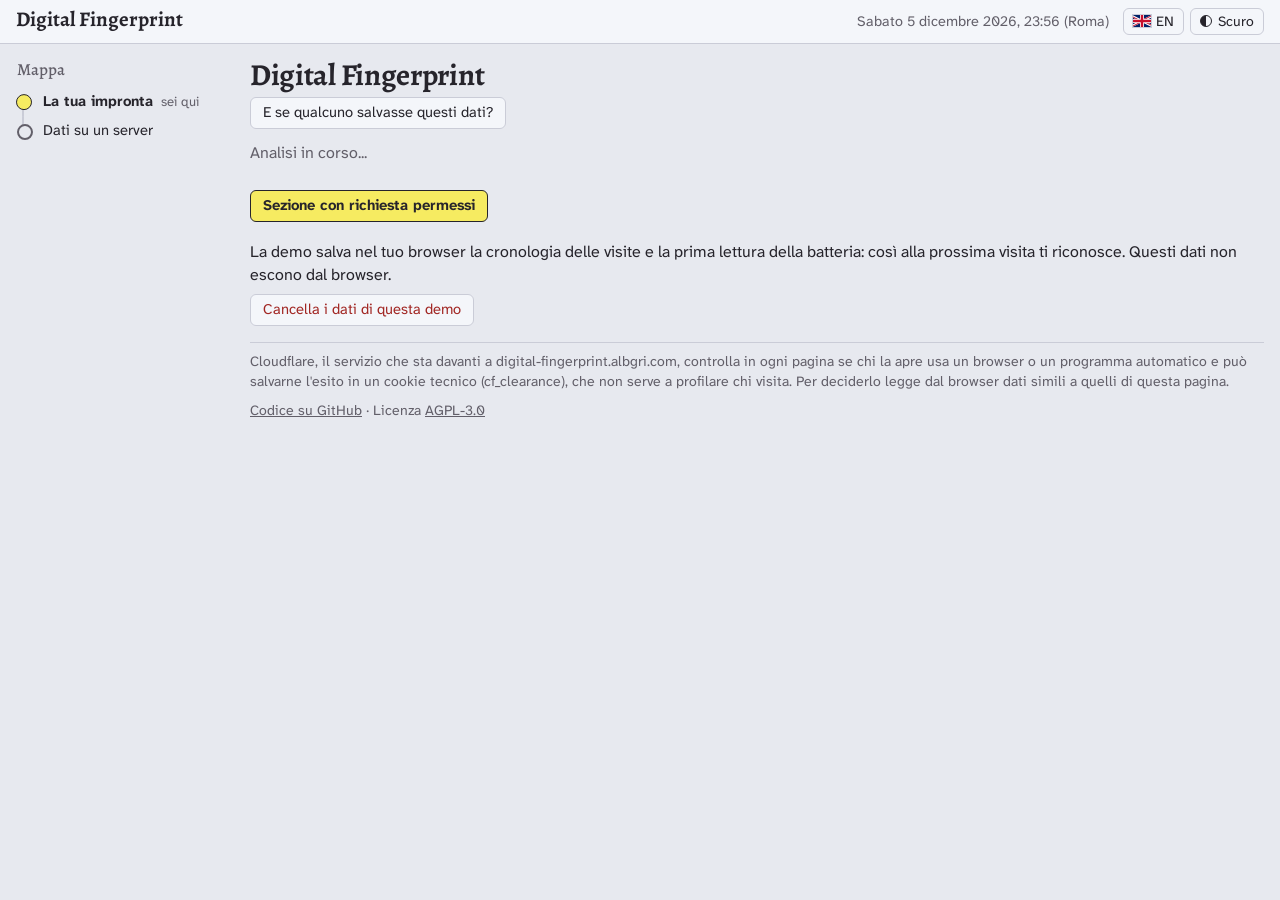
==== commit 9f13f314: "feat: stile comune AlbGri, tema chiaro e scuro, mappa della pagina Foglio comune 2026-11-24.2 e cara" ====
--- a/index.html
+++ b/index.html
@@ -41,8 +41,17 @@
 
     <link rel="license" href="https://www.gnu.org/licenses/agpl-3.0.html">
 
+    <!-- Barra del telefono del colore della barra del sito; con un tema scelto le cambia tema.js -->
+    <meta name="theme-color" content="#f4f6fa" media="(prefers-color-scheme: light)">
+    <meta name="theme-color" content="#232025" media="(prefers-color-scheme: dark)">
+
     <link rel="icon" type="image/png" href="favicon.png">
+    <link rel="stylesheet" href="css/caratteri/caratteri.css">
+    <link rel="stylesheet" href="css/stile-comune.css">
     <link rel="stylesheet" href="css/style.css">
+
+    <!-- Tema prima che la pagina si disegni, se no nello scuro lampeggia il chiaro: senza defer -->
+    <script src="js/tema.js"></script>
 
     <!-- Script in ordine -->
     <script src="js/logger.js" defer></script>
@@ -54,17 +63,33 @@
     <script src="js/fingerprint-extra.js" defer></script>
     <script src="js/fingerprint-viewer.js" defer></script>
     <script src="js/fingerprint-permissions.js" defer></script>
+    <script src="js/mappa.js" defer></script>
 </head>
 <body>
     <!-- Skip link per accessibilita WCAG 2.1 -->
     <a href="#fingerprint-section" class="skip-link" data-i18n="pagina.salta"></a>
 
-    <main class="form-container">
-        <div class="top-bar">
-            <span id="clock" class="clock"></span>
-            <button id="language-toggle" type="button" class="language-toggle"></button>
-        </div>
-
+    <!-- Sulla demo il nome e la sua voce nella mappa non ricaricano: conterebbe una visita in piu' -->
+    <header class="barra">
+        <a class="marchio" href="#">Digital Fingerprint</a>
+        <span class="briciole"></span>
+        <span id="clock" class="aggiornato" data-orologio></span>
+        <span class="controlli">
+            <button id="language-toggle" type="button" class="btn lingua"><span class="bandiera"></span><span class="et"></span></button>
+            <button id="tema-toggle" type="button" class="btn tema" aria-label="Passa al tema scuro"><i></i><span class="et">Scuro</span></button>
+        </span>
+    </header>
+
+    <div class="pagina">
+    <nav id="mappa" aria-labelledby="mappa-titolo">
+        <h2 id="mappa-titolo" data-i18n="mappa.titolo"></h2>
+        <ul>
+            <li><a href="#" aria-current="page" data-i18n="mappa.demo"></a></li>
+            <li><a href="server/" data-i18n="mappa.server"></a></li>
+        </ul>
+    </nav>
+
+    <main>
         <h1 id="fingerprint-title">Digital Fingerprint</h1>
 
         <!-- Parte senza permessi: la riempie fingerprint-viewer.js -->
@@ -72,7 +97,7 @@
             <div id="fp-ritratto"></div>
 
             <!-- Cosa farebbe con questi dati chi ha un server: pagina a parte -->
-            <p class="fp-server-link"><a class="btn-verde" href="server/" data-i18n="server.titolo"></a></p>
+            <p class="fp-server-link"><a class="btn" href="server/" data-i18n="server.titolo"></a></p>
 
             <div id="fp-content" class="fp-content">
                 <p class="fp-loading" data-i18n="pagina.caricamento"></p>
@@ -84,7 +109,7 @@
             <button
                 type="button"
                 id="advanced-permissions-toggle"
-                class="btn-verde permissions-toggle-button"
+                class="btn primario"
                 aria-expanded="false"
                 aria-controls="advanced-permissions-section"
                 data-i18n="permessi.mostra">
@@ -97,14 +122,14 @@
             <p data-i18n="permessi.intro"></p>
 
             <!-- Card 1: Geolocalizzazione GPS -->
-            <details class="permission-card">
+            <details class="piega permission-card">
                 <summary data-i18n="permessi.geo.titolo"></summary>
                 <div>
                     <p data-i18n="permessi.geo.testo"></p>
                     <p class="fp-section-tag" data-i18n="permessi.geo.tag"></p>
                     <button
                         type="button"
-                        class="btn-verde"
+                        class="btn"
                         data-permission-action="geolocation"
                         data-i18n="permessi.geo.pulsante">
                     </button>
@@ -113,14 +138,14 @@
             </details>
 
             <!-- Card 2: Dispositivi Multimediali Dettagliati -->
-            <details class="permission-card">
+            <details class="piega permission-card">
                 <summary data-i18n="permessi.media.titolo"></summary>
                 <div>
                     <p data-i18n="permessi.media.testo"></p>
                     <p class="fp-section-tag" data-i18n="permessi.media.tag"></p>
                     <button
                         type="button"
-                        class="btn-verde"
+                        class="btn"
                         data-permission-action="media-devices"
                         data-i18n="permessi.media.pulsante">
                     </button>
@@ -135,14 +160,14 @@
             </details>
 
             <!-- Card 3: Sensori Movimento Live -->
-            <details class="permission-card">
+            <details class="piega permission-card">
                 <summary data-i18n="permessi.sensori.titolo"></summary>
                 <div>
                     <p data-i18n="permessi.sensori.testo"></p>
                     <p class="fp-section-tag" data-i18n="permessi.sensori.tag"></p>
                     <button
                         type="button"
-                        class="btn-verde"
+                        class="btn"
                         data-permission-action="motion-sensors"
                         data-i18n="permessi.sensori.pulsante">
                     </button>
@@ -151,14 +176,14 @@
             </details>
 
             <!-- Card 4: Condivisione dello schermo -->
-            <details class="permission-card">
+            <details class="piega permission-card">
                 <summary data-i18n="permessi.schermo.titolo"></summary>
                 <div>
                     <p data-i18n="permessi.schermo.testo"></p>
                     <p class="fp-section-tag" data-i18n="permessi.schermo.tag"></p>
                     <button
                         type="button"
-                        class="btn-verde"
+                        class="btn"
                         data-permission-action="screen-capture"
                         data-i18n="permessi.schermo.pulsante">
                     </button>
@@ -167,14 +192,14 @@
             </details>
 
             <!-- Card 5: Lettura appunti -->
-            <details class="permission-card">
+            <details class="piega permission-card">
                 <summary data-i18n="permessi.appunti.titolo"></summary>
                 <div>
                     <p data-i18n="permessi.appunti.testo"></p>
                     <p class="fp-section-tag" data-i18n="permessi.appunti.tag"></p>
                     <button
                         type="button"
-                        class="btn-verde"
+                        class="btn"
                         data-permission-action="clipboard-read"
                         data-i18n="permessi.appunti.pulsante">
                     </button>
@@ -183,20 +208,20 @@
             </details>
 
             <!-- Card 6: Periferiche USB e Bluetooth -->
-            <details class="permission-card">
+            <details class="piega permission-card">
                 <summary data-i18n="permessi.periferiche.titolo"></summary>
                 <div>
                     <p data-i18n="permessi.periferiche.testo"></p>
                     <p class="fp-section-tag" data-i18n="permessi.periferiche.tag"></p>
                     <button
                         type="button"
-                        class="btn-verde"
+                        class="btn"
                         data-permission-action="usb"
                         data-i18n="permessi.periferiche.usb">
                     </button>
                     <button
                         type="button"
-                        class="btn-verde"
+                        class="btn"
                         data-permission-action="bluetooth"
                         data-i18n="permessi.periferiche.bluetooth">
                     </button>
@@ -209,7 +234,7 @@
             </details>
 
             <!-- Avviso finale -->
-            <div class="fp-warning">
+            <div class="avviso">
                 <strong data-i18n="permessi.nota.titolo"></strong>
                 <span data-i18n="permessi.nota.testo"></span>
             </div>
@@ -218,18 +243,22 @@
         <!-- Dati che la demo lascia nel browser -->
         <div class="demo-data">
             <p data-i18n="pagina.dati.testo"></p>
-            <button type="button" id="clear-demo-data" class="btn-verde" data-i18n="pagina.dati.pulsante"></button>
+            <button type="button" id="clear-demo-data" class="btn pericolo" data-i18n="pagina.dati.pulsante"></button>
             <p id="clear-demo-data-result" role="status"></p>
         </div>
 
+        <!-- Sul telefono l'orologio esce dalla barra e scende qui -->
+        <footer class="piede">
+            <p class="solo-telefono" data-orologio></p>
+            <p data-i18n="footer.cloudflare"></p>
+            <p>
+                <a href="https://github.com/AlbGri/digital-fingerprint" data-i18n="footer.codice"></a>
+                &middot; <span data-i18n="footer.licenza"></span> <a href="https://www.gnu.org/licenses/agpl-3.0.html">AGPL-3.0</a>
+            </p>
+        </footer>
     </main>
-
-    <footer role="contentinfo">
-        <p data-i18n="footer.cloudflare"></p>
-        <p>
-            <a href="https://github.com/AlbGri/digital-fingerprint" data-i18n="footer.codice"></a>
-            &middot; <span data-i18n="footer.licenza"></span> <a href="https://www.gnu.org/licenses/agpl-3.0.html">AGPL-3.0</a>
-        </p>
-    </footer>
+    </div>
+
+    <button type="button" class="btn fab" id="apri-mappa" aria-controls="mappa" aria-expanded="false"></button>
 </body>
 </html>
--- a/css/caratteri/caratteri.css
+++ b/css/caratteri/caratteri.css
@@ -0,0 +1,35 @@
+/* Caratteri dello stile comune AlbGri: si copia insieme a stile-comune.css e si collega prima di esso.
+   File variabili: un woff2 copre tutti i pesi (Alegreya 400-900, Atkinson Hyperlegible Next 200-800).
+   Licenze: OFL-*.txt in questa cartella. */
+
+@font-face {
+  font-family: Alegreya;
+  font-weight: 500 700;
+  font-display: swap;
+  src: url('alegreya-latin.woff2') format('woff2');
+  unicode-range: U+0000-00FF, U+0131, U+0152-0153, U+02BB-02BC, U+02C6, U+02DA, U+02DC, U+0304, U+0308, U+0329, U+2000-206F, U+20AC, U+2122, U+2191, U+2193, U+2212, U+2215, U+FEFF, U+FFFD;
+}
+
+@font-face {
+  font-family: Alegreya;
+  font-weight: 500 700;
+  font-display: swap;
+  src: url('alegreya-latin-ext.woff2') format('woff2');
+  unicode-range: U+0100-02BA, U+02BD-02C5, U+02C7-02CC, U+02CE-02D7, U+02DD-02FF, U+0304, U+0308, U+0329, U+1D00-1DBF, U+1E00-1E9F, U+1EF2-1EFF, U+2020, U+20A0-20AB, U+20AD-20C4, U+2113, U+2C60-2C7F, U+A720-A7FF;
+}
+
+@font-face {
+  font-family: 'Atkinson Hyperlegible Next';
+  font-weight: 400 700;
+  font-display: swap;
+  src: url('atkinson-next-latin.woff2') format('woff2');
+  unicode-range: U+0000-00FF, U+0131, U+0152-0153, U+02BB-02BC, U+02C6, U+02DA, U+02DC, U+0304, U+0308, U+0329, U+2000-206F, U+20AC, U+2122, U+2191, U+2193, U+2212, U+2215, U+FEFF, U+FFFD;
+}
+
+@font-face {
+  font-family: 'Atkinson Hyperlegible Next';
+  font-weight: 400 700;
+  font-display: swap;
+  src: url('atkinson-next-latin-ext.woff2') format('woff2');
+  unicode-range: U+0100-02BA, U+02BD-02C5, U+02C7-02CC, U+02CE-02D7, U+02DD-02FF, U+0304, U+0308, U+0329, U+1D00-1DBF, U+1E00-1E9F, U+1EF2-1EFF, U+2020, U+20A0-20AB, U+20AD-20C4, U+2113, U+2C60-2C7F, U+A720-A7FF;
+}
--- a/css/stile-comune.css
+++ b/css/stile-comune.css
@@ -0,0 +1,261 @@
+/* Stile comune AlbGri - versione 2026-11-24.2
+   Regole e motivi: progetto albgri-stile (_local/STILE_COMUNE.md, sezione 10, con il registro delle versioni)
+   Questo file si copia nei progetti senza modificarlo: le modifiche si fanno nell'originale, che aumenta la versione.
+   Una copia si aggiorna solo quando al progetto serve; una versione vecchia non e' un errore.
+   Caratteri: cartella caratteri/ accanto a questo file, da copiare insieme; caratteri.css va collegato prima. */
+
+/* ---- Variabili ---- */
+:root {
+  color-scheme: light;
+  --serif: Alegreya, Palatino, Georgia, serif;
+  --sans: "Atkinson Hyperlegible Next", "Segoe UI", Roboto, sans-serif;
+  --mono: ui-monospace, "Cascadia Mono", Consolas, monospace;
+  --bg: #e7e9ef; --surface: #f4f6fa; --surface-2: #edeff6; --ink: #26242b; --muted: #625f69; --line: #caccd7;
+  --accent: #f6eb61; --on-accent: #26242b; --pericolo: #a12623;
+  /* Sul chiaro il giallo non si legge come testo: il segno e' l'inchiostro e l'accento un tratto di evidenziatore */
+  --segno: var(--ink); --sottolinea: none; --evidenzia: linear-gradient(transparent 58%, var(--accent) 58%);
+  /* Serie dei grafici, in ordine fisso: blu petrolio, ruggine, viola, verde bosco, prugna, turchese, ocra, mattone */
+  --s1: #1d85b0; --s2: #c06325; --s3: #5e3d9e; --s4: #317a45; --s5: #912e6e; --s6: #009f98; --s7: #9d6d1c; --s8: #843b3e;
+  /* "Altro" e le serie di confronto: grigio tinto, stesso contrasto sulla superficie nei due temi */
+  --altro: #8a8796;
+  --dato: var(--s1);
+  /* Scale delle mappe: --seq1 e' il valore basso; --div1 il piu' sotto lo zero (blu), --div4 lo zero, --div7 il piu' sopra (ruggine) */
+  --seq1: #d2edfc; --seq2: #8fcae9; --seq3: #45a4d0; --seq4: #097ca6; --seq5: #015473;
+  --div1: #026083; --div2: #3294c0; --div3: #90c6e3; --div4: #e4e6ec; --div5: #e4b196; --div6: #be7449; --div7: #814622;
+  --nessun-dato: repeating-linear-gradient(45deg, var(--line) 0 2px, var(--surface) 2px 6px);
+}
+/* Scuro per scelta salvata (data-tema) oppure, senza scelta, secondo il sistema: i due blocchi restano uguali */
+:root[data-tema="scuro"] {
+  color-scheme: dark;
+  --bg: #19171c; --surface: #232025; --surface-2: #2b282e; --ink: #e7e7ee; --muted: #a6a5af; --line: #3f3b44;
+  --on-accent: #19171c; --segno: var(--accent); --sottolinea: underline; --evidenzia: none; --pericolo: #f2897e;
+  --s1: #2f98c6; --s2: #d07843; --s3: #805fca; --s4: #56a76a; --s5: #b54481; --s6: #00aaa3; --s7: #b28c32; --s8: #b04d59; --altro: #726f7b;
+  --seq1: #1e3c4b; --seq2: #215c78; --seq3: #2a81a8; --seq4: #4caad7; --seq5: #98d4f3;
+  --div1: #8eceef; --div2: #3d9eca; --div3: #1e6c8d; --div4: #383a41; --div5: #8c5331; --div6: #c87d52; --div7: #efb696;
+}
+@media (prefers-color-scheme: dark) {
+  :root:not([data-tema="chiaro"]) {
+    color-scheme: dark;
+    --bg: #19171c; --surface: #232025; --surface-2: #2b282e; --ink: #e7e7ee; --muted: #a6a5af; --line: #3f3b44;
+    --on-accent: #19171c; --segno: var(--accent); --sottolinea: underline; --evidenzia: none; --pericolo: #f2897e;
+    --s1: #2f98c6; --s2: #d07843; --s3: #805fca; --s4: #56a76a; --s5: #b54481; --s6: #00aaa3; --s7: #b28c32; --s8: #b04d59; --altro: #726f7b;
+    --seq1: #1e3c4b; --seq2: #215c78; --seq3: #2a81a8; --seq4: #4caad7; --seq5: #98d4f3;
+    --div1: #8eceef; --div2: #3d9eca; --div3: #1e6c8d; --div4: #383a41; --div5: #8c5331; --div6: #c87d52; --div7: #efb696;
+  }
+}
+
+/* ---- Base ---- */
+* { box-sizing: border-box; }
+/* il salto a un'ancora non deve finire sotto la barra fissa: altezza della barra piu' un margine */
+html { scroll-padding-top: 60px; }
+body { margin: 0; background: var(--bg); color: var(--ink); font: 16px/1.45 var(--sans); }
+:focus-visible { outline: 3px solid var(--segno); outline-offset: 2px; }
+p { margin: 0 0 8px; }
+input[type="checkbox"], input[type="radio"] { accent-color: var(--ink); }
+.tenue { color: var(--muted); }
+a.rimando { color: var(--segno); font-weight: 700; text-decoration: var(--sottolinea); text-underline-offset: 2px; background-image: var(--evidenzia); }
+pre { margin: 0 0 10px; padding: 8px 10px; overflow-x: auto; background: var(--surface); border: 1px solid var(--line); border-radius: 6px;
+  font: 14px/1.4 var(--mono); }
+code { font-family: var(--mono); font-size: .9em; }
+pre code { font-size: inherit; }
+/* codice in linea: --surface sul fondo (con --surface-2 non si vede), il fondo dentro una superficie */
+:not(pre) > code { padding: .1em .3em; background: var(--surface); border-radius: 4px; overflow-wrap: anywhere; }
+.scheda :not(pre) > code, .finestra :not(pre) > code { background: var(--bg); }
+
+/* ---- Guscio: barra, mappa, pagina ---- */
+.barra { position: sticky; top: 0; z-index: 5; display: flex; flex-wrap: wrap; align-items: baseline; gap: 2px 14px; padding: 8px 16px;
+  background: var(--surface); border-bottom: 1px solid var(--line); }
+.marchio { font: 700 1.3rem/1.1 var(--serif); color: inherit; text-decoration: none; }
+.briciole, .aggiornato { font-size: .9rem; color: var(--muted); }
+.briciole a { color: inherit; }
+.aggiornato { margin-left: auto; }
+/* ripetizione nel piede di cio' che sul telefono sparisce dalla barra (la data) */
+.solo-telefono { display: none; }
+
+.pagina { display: grid; grid-template-columns: 216px minmax(0, 1fr); gap: 0 18px; align-items: start; padding: 14px 16px 20px; }
+
+/* Mappa "voi siete qui": una linea con le fermate, il ramo corrente aperto */
+#mappa { position: sticky; top: 58px; max-height: calc(100vh - 70px); overflow: auto; padding-left: 1px; font-size: .92rem; }
+/* padding-left: overflow taglia il pallino "sei qui" (left: -1px); sul telefono lo sostituisce il padding sotto */
+#mappa h2 { font: 500 1.05rem var(--serif); color: var(--muted); margin: 0 0 6px; }
+#mappa ul { list-style: none; margin: 0; padding: 0; }
+#mappa li { position: relative; padding-left: 20px; }
+#mappa li::before { content: ""; position: absolute; left: 5px; top: 0; bottom: 0; width: 2px; background: var(--line); }
+#mappa > ul > li:first-child::before { top: 14px; }
+#mappa li:last-child::before { bottom: auto; height: 14px; }
+#mappa a, #mappa summary { display: block; padding: 4px 6px; border-radius: 4px; color: inherit; text-decoration: none; cursor: pointer; list-style: none; }
+#mappa summary::-webkit-details-marker { display: none; }
+#mappa a:hover, #mappa summary:hover { background: var(--surface-2); }
+#mappa a::before, #mappa summary::before { content: ""; position: absolute; left: 0; top: 8px; width: 12px; height: 12px; border-radius: 50%;
+  background: var(--bg); border: 2px solid var(--muted); }
+#mappa li li a::before { left: 2px; top: 10px; width: 8px; height: 8px; }
+#mappa summary::after { content: "+"; float: right; color: var(--muted); }
+#mappa details[open] > summary::after { content: "\2212"; }
+#mappa a[aria-current] { font-weight: 700; }
+/* "sei qui" sempre col pallino grande, a ogni livello: in quello piccolo il giallo non si vedeva */
+#mappa a[aria-current]::before { left: -1px; top: 7px; width: 14px; height: 14px; background: var(--accent); border: 1.5px solid var(--segno); }
+#mappa a[aria-current]::after { content: "sei qui"; margin-left: 8px; font-weight: 400; font-size: .82rem; color: var(--muted); }
+.btn.fab { display: none; }
+
+/* ---- Contenuto: titoli, pulsanti, sezioni ripiegate ---- */
+main { min-width: 0; }
+h1 { font: 700 1.9rem/1.1 var(--serif); letter-spacing: -.01em; margin: 0 0 6px; }
+/* titoli di sezione ovunque; fila, scheda, mappa e finestra hanno i loro */
+h2 { font: 700 1.35rem/1.2 var(--serif); margin: 22px 0 6px; }
+h3 { font: 700 1.1rem/1.25 var(--serif); margin: 16px 0 4px; }
+/* il titolo raggiunto da un link e' "dove sei": lo stesso tratto del titolo di un riquadro */
+:is(h2, h3):target { text-decoration: underline 3px var(--accent); text-underline-offset: 3px; }
+.testata { display: flex; flex-wrap: wrap; gap: 6px 20px; align-items: center; justify-content: space-between; margin-bottom: 6px; }
+.testata h1 { margin: 0; }
+
+.btn { display: inline-block; border: 1px solid var(--line); background: var(--surface); color: var(--ink); border-radius: 6px; padding: 6px 12px;
+  font: .92rem/1.2 var(--sans); text-decoration: none; cursor: pointer; }
+.btn:hover:not(:disabled) { border-color: var(--muted); }
+.btn[aria-pressed="true"] { position: relative; background: var(--surface-2); border-color: var(--ink); }
+/* disattivato: si vede che c'e' ma non risponde, anche il giallo */
+.btn:disabled { opacity: .35; cursor: default; }
+.btn.primario { background: var(--accent); border-color: var(--segno); color: var(--on-accent); font-weight: 700; }
+.segmenti { display: inline-flex; }
+.segmenti .btn { border-radius: 0; margin-left: -1px; }
+.segmenti .btn:first-child { border-radius: 6px 0 0 6px; margin-left: 0; }
+.segmenti .btn:last-child { border-radius: 0 6px 6px 0; }
+
+details.piega { border-top: 1px solid var(--line); }
+details.piega summary { padding: 6px 0; font-weight: 700; cursor: pointer; }
+details.piega > :not(summary) { margin: 0 0 10px; }
+
+/* ---- Riquadri ---- */
+/* File di riquadri: griglia fitta sul computer, fila da scorrere col dito sul telefono */
+.fila { margin: 12px 0 0; }
+.fila > h2 { font: 500 1.05rem var(--serif); color: var(--muted); margin: 0 0 6px; }
+.fila > h2 small { font: .85rem var(--sans); margin-left: 6px; }
+/* auto-fit: le colonne arrivano al bordo destro; l'ultima riga puo' restare corta */
+.riquadri { display: grid; grid-template-columns: repeat(auto-fit, minmax(134px, 1fr)); gap: 8px; }
+/* riquadri di solo testo: piu' larghi, per stare su due o tre righe */
+.riquadri.larghi { grid-template-columns: repeat(auto-fit, minmax(210px, 1fr)); }
+.riquadro { display: flex; flex-direction: column; gap: 2px; padding: 9px 10px 10px;
+  background: var(--surface); border: 1px solid var(--line); border-radius: 6px; color: inherit; text-decoration: none; }
+.riquadro:hover { border-color: var(--ink); }
+.riquadro:hover .r-titolo, .riquadro:focus-visible .r-titolo { text-decoration: underline 3px var(--accent); text-underline-offset: 3px; }
+.r-titolo { font: 700 1.08rem/1.2 var(--serif); }
+.r-riga { display: flex; flex-wrap: wrap; align-items: baseline; justify-content: space-between; gap: 0 8px; }
+.r-num { font-size: 1.3rem; font-weight: 700; line-height: 1.2; font-variant-numeric: tabular-nums; }
+.r-num small { font-size: .88rem; font-weight: 400; color: var(--muted); }
+.r-nota { font-size: .88rem; color: var(--muted); }
+/* la riga descrittiva sta in due righe: il resto si legge nella pagina */
+.riquadro > .r-nota { display: -webkit-box; -webkit-box-orient: vertical; -webkit-line-clamp: 2; overflow: hidden; }
+.scintilla { width: 100%; height: 24px; margin-top: auto; overflow: visible; }
+.scintilla path { fill: none; stroke: var(--dato); stroke-width: 1.5; stroke-linejoin: round; vector-effect: non-scaling-stroke; }
+.scintilla .fine { stroke-width: 5; stroke-linecap: round; }
+
+/* ---- Pagina di contenuto: grafico, numeri, tabella ---- */
+.storia { display: grid; grid-template-columns: minmax(0, 1fr) 300px; gap: 12px 22px; align-items: start; }
+.scheda { background: var(--surface); border: 1px solid var(--line); border-radius: 6px; padding: 10px 12px; }
+.scheda h2 { font: 700 1rem var(--sans); margin: 0 0 4px; }
+.grafico { position: relative; margin-top: 6px; }
+/* solo l'SVG figlio diretto: quello di una libreria (Plotly) sta piu' in basso e ha i suoi stili */
+.grafico > svg { display: block; width: 100%; touch-action: pan-y; }
+.grafico > svg text { font: 12.5px var(--sans); fill: var(--muted); }
+.grafico > svg text.valore { fill: var(--ink); font-weight: 700; }
+.g-banda { fill: var(--surface-2); }
+.g-griglia { stroke: var(--line); }
+.g-mirino { stroke: var(--muted); }
+.g-linea { fill: none; stroke: var(--dato); stroke-width: 2; stroke-linejoin: round; }
+.g-punto { fill: var(--dato); stroke: var(--surface); stroke-width: 2; }
+.punta { position: absolute; padding: 3px 8px; background: var(--surface); border: 1px solid var(--ink); border-radius: 4px; font-size: .88rem;
+  white-space: nowrap; pointer-events: none; }
+.numeri { margin: 0 0 10px; }
+.numeri div { display: flex; justify-content: space-between; gap: 12px; padding: 5px 0; border-bottom: 1px solid var(--line); }
+.numeri dt { color: var(--muted); }
+.numeri dd { margin: 0; font-weight: 700; font-variant-numeric: tabular-nums; }
+.tabella { width: 100%; border-collapse: collapse; font-variant-numeric: tabular-nums; }
+.tabella th, .tabella td { padding: 3px 0; border-bottom: 1px solid var(--line); text-align: right; }
+.tabella th:first-child, .tabella td:first-child { text-align: left; }
+/* senza spazio due colonne di numeri allineati a destra si toccano */
+.tabella :is(th, td) + :is(th, td) { padding-left: 14px; }
+.tabella thead th { font-size: .88rem; color: var(--muted); vertical-align: bottom; border-bottom-color: var(--muted); }
+/* il giallo su centinaia di righe sarebbe rumore: link del colore del testo, sottolineato */
+.tabella a { color: inherit; text-underline-offset: 2px; }
+
+/* ---- Testi lunghi: documenti e guide dentro .documento ---- */
+.documento ul, .documento ol { margin: 0 0 8px; padding-left: 22px; }
+.documento li { margin-bottom: 2px; }
+.documento li > p { margin-bottom: 4px; }
+/* tabelle di testo: solo filetti orizzontali, a sinistra; larghe, scorrono di lato. Quelle di numeri restano .tabella */
+.documento table:not(.tabella) { display: block; max-width: 100%; overflow-x: auto; margin: 0 0 10px; border-collapse: collapse; }
+.documento table:not(.tabella) :is(th, td) { padding: 4px 14px 4px 0; border-bottom: 1px solid var(--line); text-align: left; vertical-align: top; }
+.documento table:not(.tabella) th { border-bottom-color: var(--muted); }
+
+/* ---- Piede ---- */
+.piede { margin-top: 16px; padding-top: 8px; border-top: 1px solid var(--line); font-size: .88rem; color: var(--muted); }
+.piede a { color: inherit; }
+
+/* ---- Controlli comuni: lingua, tema ---- */
+.controlli { display: flex; gap: 6px; align-items: center; margin-left: auto; }
+.aggiornato + .controlli { margin-left: 0; }
+.controlli .btn { padding: 4px 9px; font-size: .88rem; white-space: nowrap; }
+.lingua svg { width: 18px; height: 12px; margin-right: 5px; vertical-align: -1px; outline: 1px solid var(--line); }
+.tema i { display: inline-block; width: 12px; height: 12px; margin-right: 6px; vertical-align: -1px; border: 1.5px solid var(--ink); border-radius: 50%;
+  background: linear-gradient(90deg, var(--ink) 50%, transparent 50%); }
+
+/* ---- Componenti d'applicazione: campi, finestre, avvisi, pericolo, messaggi, icone ---- */
+/* 16 px nei campi: sotto quella misura iPhone ingrandisce la pagina al tocco */
+.campo { width: 100%; padding: 7px 9px; background: var(--surface); color: var(--ink); border: 1px solid var(--line); border-radius: 6px; font: 16px/1.3 var(--sans); }
+.campo:hover { border-color: var(--muted); }
+.campo:focus-visible { border-color: var(--ink); }
+.campo::placeholder { color: var(--muted); }
+textarea.campo.codice { font: 14px/1.4 var(--mono); }
+/* dentro una superficie il campo prende il colore della pagina, per staccarsi */
+.finestra .campo, .scheda .campo, .giorno .campo { background: var(--bg); }
+.etichetta { display: block; margin: 0 0 3px; font-size: .9rem; font-weight: 700; }
+dialog.finestra { width: min(92vw, 36rem); padding: 14px 16px; background: var(--surface); color: var(--ink); border: 1px solid var(--ink); border-radius: 6px; }
+dialog.finestra::backdrop { background: rgb(25 23 28 / .5); }
+dialog.finestra h2 { font: 700 1.25rem/1.2 var(--serif); margin: 0 0 8px; }
+/* azioni a destra, la principale per ultima */
+.azioni { display: flex; flex-wrap: wrap; gap: 8px; justify-content: flex-end; margin-top: 12px; }
+/* avvisi senza striscia colorata: un riquadro, e per l'errore la parola in testa */
+.avviso { padding: 8px 10px; background: var(--surface-2); border: 1px solid var(--line); border-radius: 6px; font-size: .92rem; }
+.avviso.errore { border-color: var(--pericolo); }
+.avviso.errore b { color: var(--pericolo); }
+.btn.pericolo { color: var(--pericolo); }
+.btn.pericolo:hover:not(:disabled) { border-color: var(--pericolo); }
+.btn.pericolo.pieno { background: var(--pericolo); border-color: var(--pericolo); color: var(--surface); font-weight: 700; }
+/* messaggio a colori invertiti: deve leggersi anche sopra una mappa */
+.toast { position: fixed; left: 50%; bottom: 16px; z-index: 30; transform: translateX(-50%); display: flex; gap: 12px; align-items: center;
+  max-width: min(92vw, 30rem); padding: 8px 8px 8px 14px; background: var(--ink); color: var(--bg); border-radius: 6px; font-size: .95rem; }
+.toast[hidden] { display: none; }
+.toast .btn { padding: 4px 10px; }
+.btn.icona { display: inline-grid; place-items: center; flex: none; width: 32px; height: 32px; padding: 0; }
+.btn.icona svg { width: 16px; height: 16px; fill: none; stroke: currentColor; stroke-width: 1.5; stroke-linecap: round; stroke-linejoin: round; }
+@media (pointer: coarse) { .btn.icona { width: 44px; height: 44px; } }
+
+/* ---- Telefono ---- */
+@media (max-width: 760px) {
+  /* marchio e controlli sulla prima riga, briciole sulla seconda: la barra ha un'altezza prevedibile */
+  .briciole { order: 1; flex-basis: 100%; }
+  .briciole:empty { display: none; }
+  html { scroll-padding-top: 90px; }
+  .pagina { grid-template-columns: minmax(0, 1fr); padding: 10px 12px 60px; }
+  .aggiornato { display: none; }
+  .solo-telefono { display: inline; }
+  .aggiornato + .controlli { margin-left: auto; }
+  h1 { font-size: 1.55rem; }
+  #mappa { position: fixed; inset: auto 0 0 0; top: auto; z-index: 20; max-height: 72vh; padding: 12px 16px 70px; background: var(--surface);
+    border-top: 2px solid var(--ink); border-radius: 12px 12px 0 0; visibility: hidden; }
+  .mappa-aperta #mappa { visibility: visible; }
+  /* "Mappa" non e' giallo (il giallo pieno e' "cosa fare"): porta il pallino "sei qui" della mappa */
+  .btn.fab { display: block; position: fixed; right: 14px; bottom: 14px; z-index: 21; padding: 8px 13px; border-radius: 999px; border-color: var(--ink);
+    font-size: .9rem; font-weight: 700; }
+  .btn.fab::before { content: ""; display: inline-block; width: 11px; height: 11px; margin-right: 6px; vertical-align: -1px; border-radius: 50%;
+    background: var(--accent); border: 1.5px solid var(--segno); }
+  .mappa-aperta .btn.fab::before { display: none; }
+  .riquadri { display: flex; overflow-x: auto; scroll-snap-type: x proximity; margin: 0 -12px; padding: 0 12px 6px; scrollbar-width: thin; scrollbar-color: var(--line) transparent; }
+  .riquadro { flex: 0 0 46%; scroll-snap-align: start; scroll-margin-left: 12px; }
+  .storia { grid-template-columns: minmax(0, 1fr); }
+  .tabella :is(th, td) + :is(th, td) { padding-left: 8px; }
+  .riquadri.larghi .riquadro { flex-basis: 72%; }
+  .toast { bottom: 58px; }
+  /* sul telefono i controlli restano nella barra, senza le scritte */
+  .controlli .et { display: none; }
+  .lingua svg, .tema i { margin-right: 0; }
+}
--- a/css/style.css
+++ b/css/style.css
@@ -3,765 +3,96 @@
  * Author: AlbGri
  * Copyright: (c) 2025 Alberto G. - Licensed under AGPL-3.0
  * Created: 2025-10-22
- * Description: Stili della pagina, presi da quelli di albgri.com: solo le regole usate
+ * Description: Parti proprie del sito, sopra lo stile comune (stile-comune.css, da non toccare)
  */
 
-/* ==================== VARIABILI CSS ==================== */
-:root {
-    /* Palette colori principale con contrasto WCAG AA */
-    --color-primary: #0066cc;
-    --color-text: #212121;
-    --color-text-light: #666666;
-    --color-background: #f5f5f5;
-    --color-border: #dddddd;
-    --color-code-bg: #f4f4f4;
+/* ---- Guscio ---- */
+/* "sei qui" e' scritto nel foglio comune, che non si traduce */
+:lang(en) #mappa a[aria-current]::after { content: "you are here"; }
 
-    /* Colori semantici */
-    --color-error: #d32f2f;
-    --color-error-bg: #ffe6e6;
-    --color-button-success: #4CAF50;
-    --color-button-success-hover: #45a049;
-    --color-body-bg: #ffffff;
-    --color-fp-data-border: rgba(0, 0, 0, 0.05);
-
-    /* Dimensioni e spaziature con logical properties */
-    --max-width: 800px;
-    --border-radius: 4px;
-    --border-radius-md: 5px;
-    --border-radius-lg: 8px;
-    --spacing-sm: 10px;
-    --spacing-md: 15px;
-    --spacing-lg: 20px;
-    --spacing-xl: 40px;
-
-    /* Transizioni */
-    --transition-fast: 0.2s ease-in-out;
-
-    /* Focus outline per accessibilita */
-    --focus-outline: 2px solid var(--color-primary);
-    --focus-offset: 2px;
+/* Bandiera della lingua di arrivo, disegnata qui: un'emoji su Windows diventa due lettere */
+.lingua .bandiera { display: inline-block; width: 18px; height: 12px; margin-right: 5px; vertical-align: -1px;
+  outline: 1px solid var(--line); background: center / cover no-repeat; }
+.lingua[data-flag='en'] .bandiera {
+  background-image: url("data:image/svg+xml,%3Csvg%20xmlns%3D'http%3A%2F%2Fwww.w3.org%2F2000%2Fsvg'%20viewBox%3D'0%200%2060%2030'%3E%3CclipPath%20id%3D'c'%3E%3Cpath%20d%3D'M30%2015h30v15zv15H0zH0V0zV0h30z'%2F%3E%3C%2FclipPath%3E%3Cpath%20d%3D'M0%200v30h60V0z'%20fill%3D'%23012169'%2F%3E%3Cpath%20d%3D'M0%200l60%2030m0-30L0%2030'%20stroke%3D'%23fff'%20stroke-width%3D'6'%2F%3E%3Cpath%20d%3D'M0%200l60%2030m0-30L0%2030'%20clip-path%3D'url(%23c)'%20stroke%3D'%23C8102E'%20stroke-width%3D'4'%2F%3E%3Cpath%20d%3D'M30%200v30M0%2015h60'%20stroke%3D'%23fff'%20stroke-width%3D'10'%2F%3E%3Cpath%20d%3D'M30%200v30M0%2015h60'%20stroke%3D'%23C8102E'%20stroke-width%3D'6'%2F%3E%3C%2Fsvg%3E");
+}
+.lingua[data-flag='it'] .bandiera {
+  background-image: url("data:image/svg+xml,%3Csvg%20xmlns%3D'http%3A%2F%2Fwww.w3.org%2F2000%2Fsvg'%20viewBox%3D'0%200%203%202'%3E%3Cpath%20d%3D'M0%200h1v2H0z'%20fill%3D'%23009246'%2F%3E%3Cpath%20d%3D'M1%200h1v2H1z'%20fill%3D'%23fff'%2F%3E%3Cpath%20d%3D'M2%200h1v2H2z'%20fill%3D'%23CE2B37'%2F%3E%3C%2Fsvg%3E");
 }
 
-/* ==================== CASCADE LAYERS ==================== */
-/* Organizzazione CSS in layer per specificita controllata */
+/* Salta al contenuto: fuori dalla vista della sua altezza, qualunque sia, finche' non ha il focus */
+.skip-link { position: absolute; top: 0; left: 0; z-index: 100; transform: translateY(calc(-100% - 4px)); padding: 8px 16px;
+  background: var(--surface); color: var(--ink); border: 1px solid var(--ink); font-weight: 700; }
+.skip-link:focus { transform: none; }
 
-@layer reset, base, components;
+.hidden { display: none; }
 
-@layer reset {
-    /* Box-sizing universale per calcoli dimensioni piu prevedibili */
-    *,
-    *::before,
-    *::after {
-        box-sizing: border-box;
-    }
+/* ---- Risultati ---- */
+/* Le tecniche in schede affiancate; titoli dei gruppi e avvisi a tutta riga. Struttura piatta:
+   la prova trova le sezioni di un gruppo come fratelli del suo titolo */
+.fp-content { display: grid; grid-template-columns: repeat(auto-fill, minmax(320px, 1fr)); gap: 8px; align-items: start; }
+.fp-content > :not(.fp-section) { grid-column: 1 / -1; }
+.fp-group-title { margin: 14px 0 0; }
+.fp-section-title { margin: 0 0 4px; }
+.fp-section-note, .fp-section-tag { margin: 0 0 6px; font-size: .88rem; }
+.fp-section-tag { color: var(--muted); }
 
-    /* Reset margini e padding */
-    html, body {
-        margin: 0;
-        padding: 0;
-    }
-}
+.fp-data-list { margin: 0; }
+/* un valore lungo (user agent, scheda video) scende sotto l'etichetta invece di stringersi */
+.fp-data-item { display: flex; flex-wrap: wrap; justify-content: space-between; gap: 0 12px; padding: 4px 0;
+  border-top: 1px solid var(--line); font-size: .92rem; }
+.fp-label { color: var(--muted); }
+.fp-value { margin: 0 0 0 auto; text-align: right; overflow-wrap: anywhere; }
 
-@layer base {
-    /* ==================== STILI BASE ==================== */
-    
-    /* Centralizzazione cursor per elementi interattivi */
-    button, .btn-verde {
-        cursor: pointer;
-    }
+.fp-ritratto { margin-bottom: 10px; }
+.fp-ritratto h2 { font: 700 1.2rem/1.2 var(--serif); margin: 0 0 6px; }
+.fp-ritratto .fp-section-note { margin: 6px 0 0; color: var(--muted); }
+.fp-server-link { margin: 0 0 12px; }
 
-    /* Pulsanti con il carattere della pagina: il browser darebbe il suo, diverso dai link */
-    button {
-        font: inherit;
-    }
-    
-    body {
-        font-family: -apple-system, BlinkMacSystemFont, 'Segoe UI', Roboto, 'Helvetica Neue', Arial, sans-serif;
-        max-width: var(--max-width);
-        margin-block: 50px;
-        margin-inline: auto;
-        padding-inline: var(--spacing-lg);
-        line-height: 1.6;
-        color: var(--color-text);
-        background-color: var(--color-body-bg);
+.avviso > strong:first-child { display: block; }
+/* nome e valore sulla stessa riga */
+.fp-invalid-list { margin: 6px 0 0; padding-left: 22px; }
+.fp-loading { color: var(--muted); }
+.fp-error, .error { color: var(--pericolo); font-weight: 700; }
 
-        /* Migliora rendering del testo */
-        -webkit-font-smoothing: antialiased;
-        -moz-osx-font-smoothing: grayscale;
-        text-rendering: optimizeLegibility;
-    }
+/* Speed test: la percentuale sta accanto alla barra, perche' il colore dei dati non porta testo */
+.avanzamento { display: flex; align-items: center; gap: 8px; margin-top: 8px; font-size: .88rem; font-variant-numeric: tabular-nums; }
+.progress-container { flex: 1; height: 8px; background: var(--surface-2); border: 1px solid var(--line); border-radius: 4px; overflow: hidden; }
+.progress-bar { width: 0; height: 100%; background: var(--dato); transition: width .3s ease-in-out; }
 
-    h1, h2, h3, h4, h5, h6 {
-        line-height: 1.3;
-        margin-block-start: 1.5em;
-        margin-block-end: 0.5em;
-    }
+/* ---- Analisi con permessi ---- */
+#advanced-permissions-section { display: none; }
+#advanced-permissions-section.visible { display: block; }
+.permissions-divider { margin: 18px 0 0; }
+.permission-card .btn { margin: 0 6px 8px 0; }
+/* permesso concesso: come un pulsante premuto */
+.permission-card .btn.success { background: var(--surface-2); border-color: var(--ink); cursor: default; }
+.permission-result { padding: 8px 10px; background: var(--surface); border: 1px solid var(--line); border-radius: 6px; }
+.permission-result:empty { display: none; }
+.permission-result h4, .permission-result h5 { margin: 8px 0 4px; }
+.permission-result ul { margin: 4px 0 8px; padding-left: 22px; }
+.permission-result dl { margin: 6px 0; }
+.permission-result dt { font-weight: 700; }
+.permission-result dd { margin: 0 0 4px 20px; }
+/* testo dagli appunti: va a capo, e uno molto lungo scorre invece di allungare la pagina */
+.permission-result .clipboard-text { white-space: pre-wrap; overflow-wrap: anywhere; max-height: 200px; overflow-y: auto; }
+#camera-snapshot-canvas { max-width: 100%; height: auto; border: 1px solid var(--line); border-radius: 6px; }
+#advanced-permissions-section > .avviso { margin-top: 12px; }
 
-    h1 {
-        color: var(--color-text);
-        border-block-end: 2px solid var(--color-text);
-        padding-block-end: var(--spacing-sm);
-        margin-block-start: 0;
-        font-size: 2em;
-    }
-
-    /* Focus visibile per accessibilita WCAG 2.1 */
-    a, button, input, textarea, select {
-        &:focus {
-            outline: var(--focus-outline);
-            outline-offset: var(--focus-offset);
-        }
-
-        /* Rimuovi outline per mouse, mantienilo per tastiera */
-        &:focus:not(:focus-visible) {
-            outline: none;
-        }
-
-        &:focus-visible {
-            outline: var(--focus-outline);
-            outline-offset: var(--focus-offset);
-        }
-    }
-}
-
-@layer components {
-    /* ==================== ACCESSIBILITA ==================== */
-    
-    /* Skip link per screen reader WCAG 2.1 */
-    .skip-link {
-        position: absolute;
-        inset-block-start: 0;
-        inset-inline-start: 0;
-        /* spostato della sua altezza, qualunque sia: un valore fisso lo lasciava sporgere */
-        transform: translateY(calc(-100% - 4px));
-        background: var(--color-primary);
-        color: white;
-        padding-block: 8px;
-        padding-inline: 16px;
-        text-decoration: none;
-        z-index: 100;
-        font-weight: bold;
-
-        &:focus {
-            transform: none;
-        }
-    }
-
-    /* Bottone verde delle azioni */
-    .btn-verde {
-        background-color: var(--color-button-success);
-        color: white;
-        padding-block: 0.75rem;
-        padding-inline: 2rem;
-        border: none;
-        border-radius: var(--border-radius);
-        font-size: 1rem;
-        font-weight: 500;
-        transition: background-color var(--transition-fast);
-        min-block-size: 44px;
-        min-inline-size: 44px;
-
-        &:hover {
-            background-color: var(--color-button-success-hover);
-        }
-
-        &:disabled,
-        &[aria-busy="true"] {
-            opacity: 0.6;
-            cursor: not-allowed;
-        }
-    }
-
-    .fingerprint-section {
-        margin-block: var(--spacing-lg);
-    }
-
-    /* Riquadro che contiene la pagina */
-    .form-container {
-        max-inline-size: 600px;
-        margin-block: 2rem;
-        margin-inline: auto;
-        padding: 2rem;
-        background: var(--color-background);
-        border-radius: var(--border-radius-lg);
-        border: 1px solid var(--color-border);
-
-        h1 {
-            margin-block-start: 0;
-            border-block-end: 0;
-        }
-    }
-
-    /* Barra in alto: data e ora di Roma a sinistra, lingua a destra */
-    .top-bar {
-        display: flex;
-        flex-wrap: wrap;
-        justify-content: space-between;
-        align-items: center;
-        gap: var(--spacing-sm);
-        margin-block-end: var(--spacing-md);
-    }
-
-    /* Sul telefono la data va a capo accanto alla lingua, invece di spingerla sotto */
-    .clock {
-        flex: 1 1 0;
-        font-size: 0.9em;
-    }
-
-    /* Mostra la lingua verso cui si passa: bandiera disegnata qui, non emoji (su Windows diventa due lettere) */
-    .language-toggle {
-        font: inherit;
-        font-size: 0.9em;
-        padding: 4px 10px;
-        color: var(--color-text);
-        background: var(--color-body-bg);
-        border: 1px solid var(--color-border);
-        border-radius: var(--border-radius);
-        display: inline-flex;
-        align-items: center;
-        gap: 0.4em;
-        white-space: nowrap;
-        font-weight: 600;
-    }
-
-    .language-toggle::before {
-        content: '';
-        width: 1.4em;
-        height: 0.93em;
-        border-radius: 2px;
-        box-shadow: 0 0 0 1px rgb(128 128 128 / 0.45);
-        background: center / cover no-repeat;
-    }
-
-    .language-toggle[data-flag='en']::before {
-        background-image: url("data:image/svg+xml,%3Csvg%20xmlns%3D'http%3A%2F%2Fwww.w3.org%2F2000%2Fsvg'%20viewBox%3D'0%200%2060%2030'%3E%3CclipPath%20id%3D'c'%3E%3Cpath%20d%3D'M30%2015h30v15zv15H0zH0V0zV0h30z'%2F%3E%3C%2FclipPath%3E%3Cpath%20d%3D'M0%200v30h60V0z'%20fill%3D'%23012169'%2F%3E%3Cpath%20d%3D'M0%200l60%2030m0-30L0%2030'%20stroke%3D'%23fff'%20stroke-width%3D'6'%2F%3E%3Cpath%20d%3D'M0%200l60%2030m0-30L0%2030'%20clip-path%3D'url(%23c)'%20stroke%3D'%23C8102E'%20stroke-width%3D'4'%2F%3E%3Cpath%20d%3D'M30%200v30M0%2015h60'%20stroke%3D'%23fff'%20stroke-width%3D'10'%2F%3E%3Cpath%20d%3D'M30%200v30M0%2015h60'%20stroke%3D'%23C8102E'%20stroke-width%3D'6'%2F%3E%3C%2Fsvg%3E");
-    }
-
-    .language-toggle[data-flag='it']::before {
-        background-image: url("data:image/svg+xml,%3Csvg%20xmlns%3D'http%3A%2F%2Fwww.w3.org%2F2000%2Fsvg'%20viewBox%3D'0%200%203%202'%3E%3Cpath%20d%3D'M0%200h1v2H0z'%20fill%3D'%23009246'%2F%3E%3Cpath%20d%3D'M1%200h1v2H1z'%20fill%3D'%23fff'%2F%3E%3Cpath%20d%3D'M2%200h1v2H2z'%20fill%3D'%23CE2B37'%2F%3E%3C%2Fsvg%3E");
-    }
-
-    /* Classe utility per nascondere elementi */
-    .hidden {
-        display: none;
-    }
-
-    .error {
-        color: var(--color-error);
-        padding: var(--spacing-lg);
-        background-color: var(--color-error-bg);
-        border-radius: var(--border-radius-md);
-        border-inline-start: 4px solid var(--color-error);
-        margin-block: var(--spacing-lg);
-
-        strong {
-            display: block;
-            margin-block-end: var(--spacing-sm);
-            font-size: 1.1em;
-        }
-    }
-
-    /* ==================== FOOTER ==================== */
-    
-    footer {
-        margin-block-start: var(--spacing-xl);
-        padding-block-start: var(--spacing-lg);
-        border-block-start: 1px solid var(--color-border);
-        text-align: center;
-        color: var(--color-text-light);
-        font-size: 0.9em;
-    }
-
-    footer a {
-        color: var(--color-primary);
-    }
-}
-
-/* ==================== FINGERPRINT VIEWER - Privacy Awareness Tool ==================== */
-.fp-content {
-    margin-block-start: 0;
-    padding: var(--spacing-md);
-    background: var(--color-background);
-    border: 1px solid var(--color-border);
-    border-radius: var(--border-radius-md);
-}
-
-.fp-warning {
-    padding: 12px;
-    margin-block-end: 16px;
-    background: var(--color-error-bg);
-    border-inline-start: 4px solid var(--color-error);
-    border-radius: var(--border-radius);
-    font-size: 13px;
-    line-height: 1.5;
-}
-
-.fp-warning strong {
-    display: block;
-    margin-block-end: 4px;
-    color: var(--color-error);
-}
-
-/* Elenco dei componenti esclusi dal calcolo: una classe invece dello style inline,
-   che la CSP della pagina (style-src 'self') blocca */
-.fp-invalid-list {
-    margin: 8px 0 0 20px;
-    padding: 0;
-}
-
-/* Nome e valore sulla stessa riga: il titolo del riquadro resta a blocco */
-.fp-invalid-list strong {
-    display: inline;
-}
-
-/* Ritratto in cima: le conclusioni prima dei dati da cui vengono */
-.fp-ritratto {
-    padding: 14px 16px;
-    margin-block-end: 16px;
-    background: var(--color-code-bg);
-    border-inline-start: 4px solid var(--color-primary);
-    border-radius: var(--border-radius);
-    line-height: 1.6;
-}
-
-.fp-ritratto-titolo {
-    font-size: 19px;
-    margin-block: 0 8px;
-}
-
-.fp-ritratto-testo {
-    font-size: 16px;
-}
-
-/* Pulsante verso la pagina server/, sotto il ritratto: come quello dei permessi */
-.fp-server-link {
-    text-align: center;
-    margin-block: 0 20px;
-}
-
-.fp-server-link a {
-    display: inline-block;
-    text-decoration: none;
-}
-
-/* Pagina server/: titolo lungo un po' piu' piccolo, capitoli brevi da leggere */
-.server-pagina h1 {
-    font-size: 2em;
-}
-
-.server-pagina h2 {
-    font-size: 20px;
-    margin-block: 26px 6px;
-}
-
-.server-pagina p,
-.server-pagina li {
-    line-height: 1.6;
-}
-
-.server-pagina a {
-    color: var(--color-primary);
-}
-
-.torna {
-    display: inline-block;
-    margin-block-end: 12px;
-}
-
-.fp-section {
-    margin-block-end: 20px;
-}
-
-.fp-group-title {
-    font-size: 17px;
-    margin-block: 28px 12px;
-}
-
-.fp-group-title:first-of-type {
-    margin-block-start: 8px;
-}
-
-/* Spiegazione della tecnica e riga di permessi e servizi, sotto il titolo della sezione */
-.fp-section-note {
-    margin-block: 0 4px;
-    font-size: 13px;
-    line-height: 1.5;
-}
-
-.fp-section-tag {
-    margin-block: 0 8px;
-    font-size: 12px;
-    color: var(--color-text-light);
-}
-
-.fp-section-title {
-    font-size: 14px;
-    font-weight: 600;
-    color: var(--color-primary);
-    margin-block-end: 8px;
-    padding-block-end: 4px;
-    border-block-end: 1px solid var(--color-border);
-}
-
-.fp-data-list {
-    margin: 0;
-    padding: 0;
-}
-
-.fp-data-item {
-    display: flex;
-    justify-content: space-between;
-    gap: 12px;
-    padding-block: 6px;
-    border-block-end: 1px solid var(--color-fp-data-border);
-    font-size: 12px;
-}
-
-.fp-data-item:last-child {
-    border-block-end: none;
-}
-
-.fp-label {
-    font-weight: 600;
-    color: var(--color-text);
-    flex-shrink: 0;
-}
-
-.fp-value {
-    text-align: end;
-    color: var(--color-text-light);
-    margin: 0;
-    word-break: break-word;
-}
-
-.fp-loading,
-.fp-error {
-    text-align: center;
-    padding: 12px;
-    color: var(--color-text-light);
-    font-size: 13px;
-}
-
-.fp-error {
-    color: var(--color-error);
-}
-
-/* ========================================
-   FINGERPRINT - Nuove Tecniche Avanzate
-   ======================================== */
-
-/* Progress bar per analisi pesante */
-.progress-container {
-  width: 100%;
-  background-color: var(--color-border);
-  border-radius: var(--border-radius);
-  overflow: hidden;
-  margin-block: var(--spacing-sm);
-}
-
-.progress-bar {
-  height: 24px;
-  background-color: var(--color-button-success);
-  transition: width 0.3s ease-in-out;
-  display: flex;
-  align-items: center;
-  justify-content: center;
-  color: white;
-  font-size: 0.85em;
-  font-weight: bold;
-}
-
-/* ==================== MEDIA QUERIES (MOBILE-FIRST) ==================== */
-
-/* Tablet e desktop */
-@media (min-width: 768px) {
-    body {
-        padding-inline: var(--spacing-xl);
-        font-size: 17px;
-    }
-
-    .form-container {
-        padding: 2.5rem;
-    }
-
-    h1 {
-        font-size: 2.5em;
-    }
-}
-
-/* Desktop large */
-@media (min-width: 1024px) {
-    body {
-        font-size: 18px;
-    }
-}
-
-/* Mobile piccoli */
-@media (max-width: 480px) {
-    body {
-        padding-inline: var(--spacing-md);
-        margin-block: 30px;
-    }
-
-    h1 {
-        font-size: 1.75em;
-    }
-}
-
-/* Preferenze utente per movimento ridotto WCAG 2.1 */
-@media (prefers-reduced-motion: reduce) {
-    *,
-    *::before,
-    *::after {
-        animation-duration: 0.01ms !important;
-        animation-iteration-count: 1 !important;
-        transition-duration: 0.01ms !important;
-        scroll-behavior: auto !important;
-    }
-}
-
-/* Modalita scura con contrasti WCAG AA */
-@media (prefers-color-scheme: dark) {
-    :root {
-        --color-primary: #4da3ff;
-        --color-text: #e0e0e0;
-        --color-text-light: #c0c0c0;
-        --color-background: #1e1e1e;
-        --color-border: #404040;
-        --color-code-bg: #2a2a2a;
-        --color-error-bg: #3d1a1a;
-        --color-error: #ff6b6b;
-        --color-body-bg: #121212;
-        --color-fp-data-border: rgba(255, 255, 255, 0.1);
-    }
-}
-
-/* Contrasto elevato per utenti con necessita specifiche */
-@media (prefers-contrast: high) {
-    :root {
-        --color-border: #000000;
-        --focus-outline: 3px solid #000000;
-    }
-
-    body {
-        color: #000000;
-    }
-}
-
-/* ============================================================
-   SEZIONE ANALISI AVANZATA CON PERMESSI
-   ============================================================
-   Stili per la sezione delle card dei permessi nella pagina
-   index.html. Questi stili sostituiscono gli inline
-   styles per rispettare la Content Security Policy (CSP)
-   che vieta 'unsafe-inline' nella direttiva style-src.
-   
-   Autore: AlbGri
-   Data: 2025-10-27
-   ============================================================ */
-
-/* Contenitore principale sezione permessi
-   Nascosto di default, mostrato tramite toggle JavaScript */
-#advanced-permissions-section {
-    display: none;
-    margin-top: 30px;
-}
-
-/* Classe per mostrare la sezione quando attivata da JS
-   Usata da toggleAdvancedSection() in fingerprint-permissions.js */
-#advanced-permissions-section.visible {
-    display: block;
-}
-
-/* Titolo sezione permessi - Allineamento centrale */
-#advanced-permissions-section h2 {
-    text-align: center;
-    color: var(--color-text);
-    margin-bottom: 10px;
-}
-
-/* Paragrafo introduttivo sezione permessi */
-#advanced-permissions-section > p {
-    text-align: center;
-    color: var(--color-text-light);
-    margin-bottom: 30px;
-    line-height: 1.6;
-}
-
-/* Divisore contenente pulsante toggle sezione
-   Centra il pulsante principale "Scopri cosa posso vedere" */
-.permissions-divider {
-    text-align: center;
-    margin: 30px 0;
-}
-
-.demo-data {
-    text-align: center;
-    margin-block-start: var(--spacing-xl);
-}
-
-/* Pulsante principale per mostrare sezione permessi
-   Dimensioni maggiorate per visibilita */
-.permissions-toggle-button,
-.fp-server-link a {
-    font-size: 1.1em;
-    padding: 15px 30px;
-}
-
-/* Card singola permesso (elemento details)
-   Ogni card rappresenta una feature che richiede autorizzazione */
-.permission-card {
-    margin-bottom: 20px;
-    padding: 20px;
-    border: 2px solid var(--color-border);
-    border-radius: var(--border-radius-md);
-    background-color: var(--color-background);
-    transition: border-color var(--transition-fast);
-}
-
-/* Effetto hover sulle card per feedback visivo */
-.permission-card:hover {
-    border-color: var(--color-primary);
-}
-
-/* Titolo cliccabile della card (elemento summary)
-   Cliccabile per espandere/collassare il contenuto */
-.permission-card summary {
-    cursor: pointer;
-    font-weight: bold;
-    font-size: 1.1em;
-    padding: 10px;
-    color: var(--color-text);
-    list-style: none;
-    user-select: none;
-    transition: color var(--transition-fast);
-}
-
-/* Hover sul titolo per feedback interattivo */
-.permission-card summary:hover {
-    color: var(--color-primary);
-}
-
-/* Rimuove marker triangolare di default dell'elemento details
-   Compatibilita cross-browser (webkit/standard) */
-.permission-card summary::-webkit-details-marker {
-    display: none;
-}
-
-.permission-card summary::marker {
-    display: none;
-}
-
-/* Contenitore interno della card aperta
-   Contiene descrizione e pulsante azione */
-.permission-card > div {
-    margin-top: 15px;
-}
-
-/* Paragrafo descrittivo all'interno della card
-   Spiega cosa fa la feature e rischi privacy */
-.permission-card > div > p {
-    color: var(--color-text-light);
-    margin-bottom: 15px;
-    line-height: 1.6;
-}
-
-/* Container per visualizzare risultati dopo richiesta permesso
-   Popolato dinamicamente da JavaScript */
-.permission-result {
-    margin-top: 15px;
-    padding: 10px;
-    background-color: var(--color-code-bg);
-    border-radius: var(--border-radius);
-    border: 1px solid var(--color-border);
-    font-size: 0.95em;
-    min-height: 40px;
-}
-
-/* Stile per messaggi di errore nei risultati
-   Usato quando richiesta permesso fallisce */
-.permission-result .error,
-.permission-result p.error {
-    color: var(--color-error);
-    font-weight: bold;
-}
-
-/* Pulsanti azione all'interno delle card
-   Mantiene margine superiore per spaziatura */
-.permission-card .btn-verde {
-    margin-top: 10px;
-}
-
-/* Stato successo per pulsanti dopo concessione permesso
-   Aggiunta classe 'success' tramite JavaScript */
-.permission-card .btn-verde.success {
-    background-color: var(--color-button-success);
-    cursor: default;
-    opacity: 0.9;
-}
-
-/* Stato hover per pulsanti successo - nessun effetto */
-.permission-card .btn-verde.success:hover {
-    background-color: var(--color-button-success);
-}
-
-/* Titoli h4 e h5 all'interno dei risultati
-   Usati per strutturare output complessi (es. lista dispositivi) */
-.permission-result h4,
-.permission-result h5 {
-    margin-top: 10px;
-    margin-bottom: 5px;
-    color: var(--color-text);
-}
-
-/* Liste non ordinate nei risultati
-   Usate per elencare dispositivi o dati strutturati */
-.permission-result ul {
-    margin: 5px 0 10px 20px;
-    padding: 0;
-}
-
-.permission-result li {
-    margin-bottom: 3px;
-}
-
-/* Testo letto dagli appunti: va a capo e resta dentro la card anche se e' una riga lunga,
-   e un testo molto lungo scorre invece di allungare la pagina */
-.permission-result .clipboard-text {
-    white-space: pre-wrap;
-    word-break: break-word;
-    max-height: 200px;
-    overflow-y: auto;
-}
-
-/* Liste descrittive (dl/dt/dd) nei risultati
-   Usate per coppie chiave-valore (es. coordinate GPS) */
-.permission-result dl {
-    margin: 10px 0;
-}
-
-.permission-result dt {
-    font-weight: bold;
-    margin-top: 5px;
-}
-
-.permission-result dd {
-    margin-left: 20px;
-    margin-bottom: 5px;
-}
-
-/* Warning educativo finale nella sezione permessi
-   Mantiene margine superiore adeguato */
-#advanced-permissions-section .fp-warning {
-    margin-top: 30px;
-}
+.demo-data { margin-top: 18px; }
 
 /* Banner finto per il blocco della pubblicita': fuori dalla vista ma con un'altezza, che un
    bloccatore azzera nascondendolo */
-.esca-pubblicita {
-    position: absolute;
-    left: -10000px;
-    top: 0;
-    width: 1px;
-    height: 1px;
+.esca-pubblicita { position: absolute; left: -10000px; top: 0; width: 1px; height: 1px; }
+
+/* ---- Telefono ---- */
+@media (max-width: 760px) {
+  /* con la data piu' lunga dell'anno l'orologio andrebbe su due righe */
+  .clock-giorno { display: none; }
+  .lingua .bandiera { margin-right: 0; }
+  .fp-content { grid-template-columns: minmax(0, 1fr); }
 }
+
+@media (prefers-reduced-motion: reduce) {
+  .progress-bar { transition: none; }
+}
